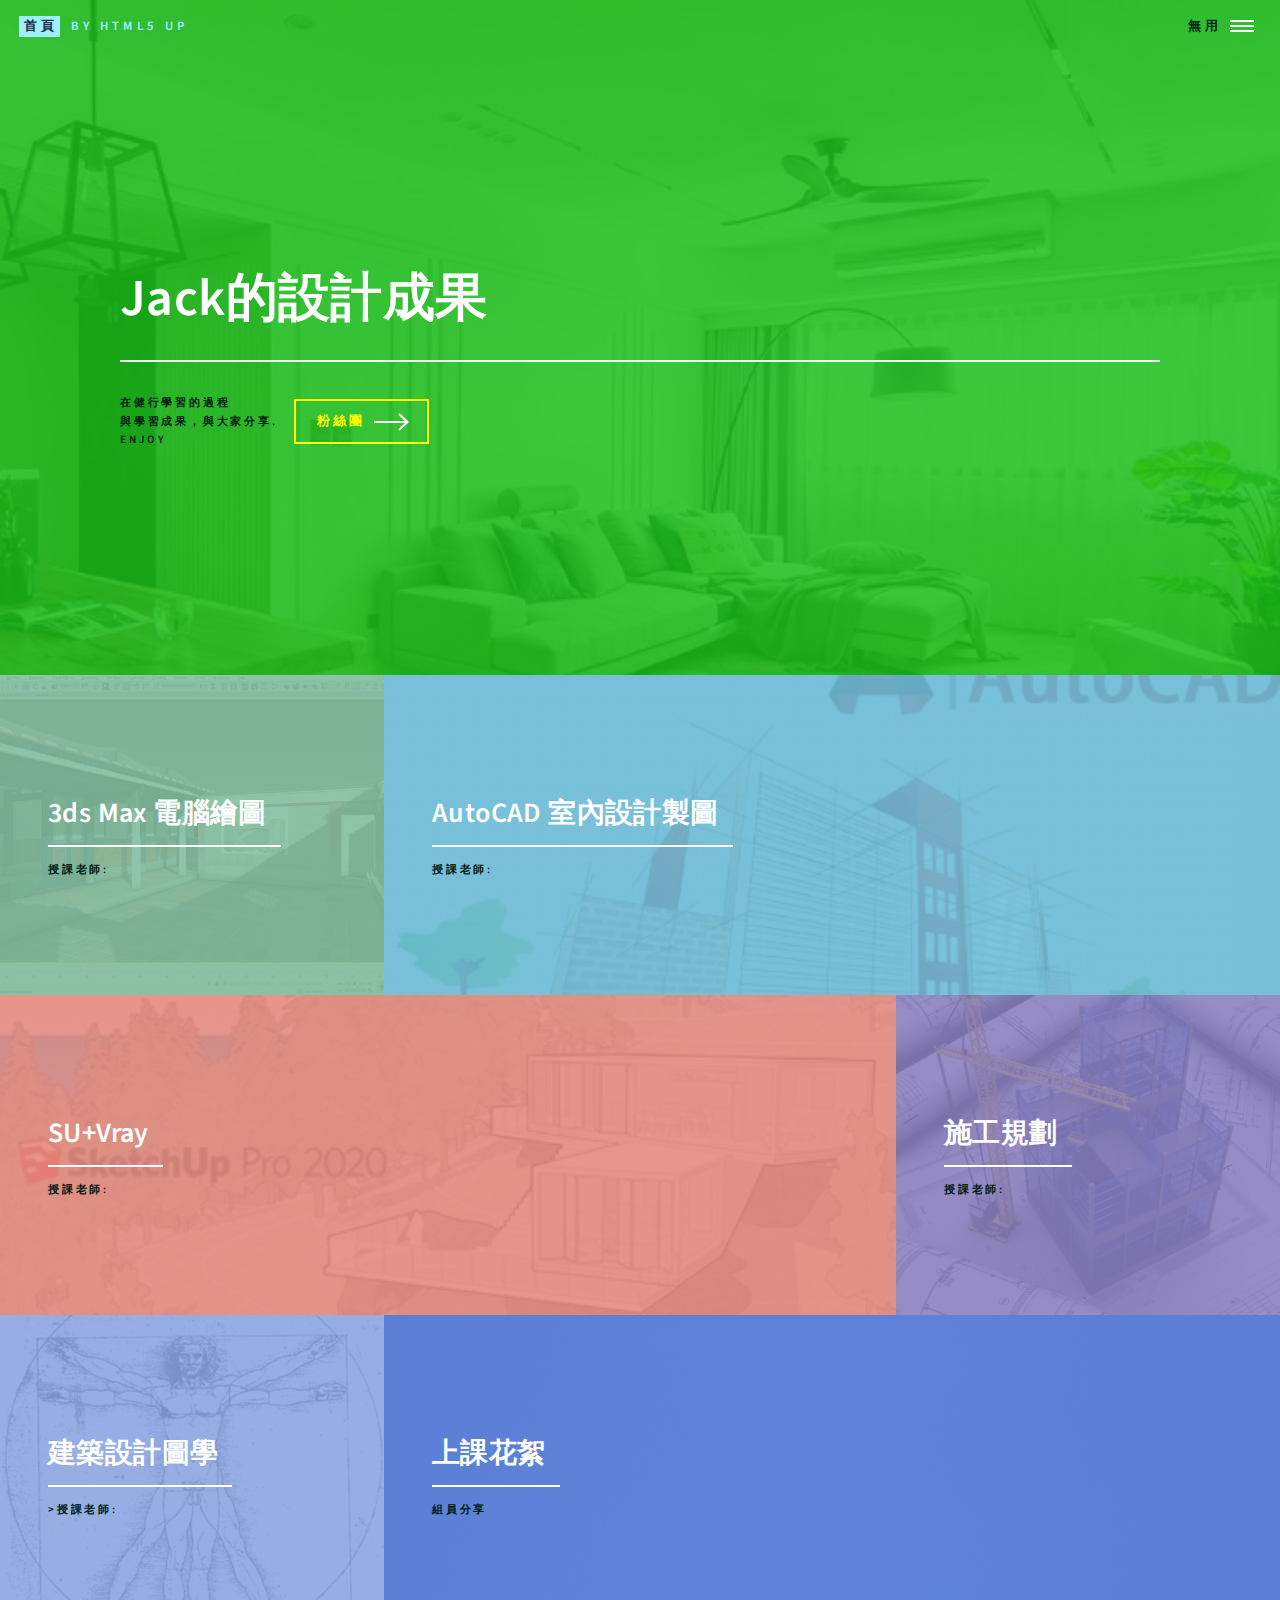
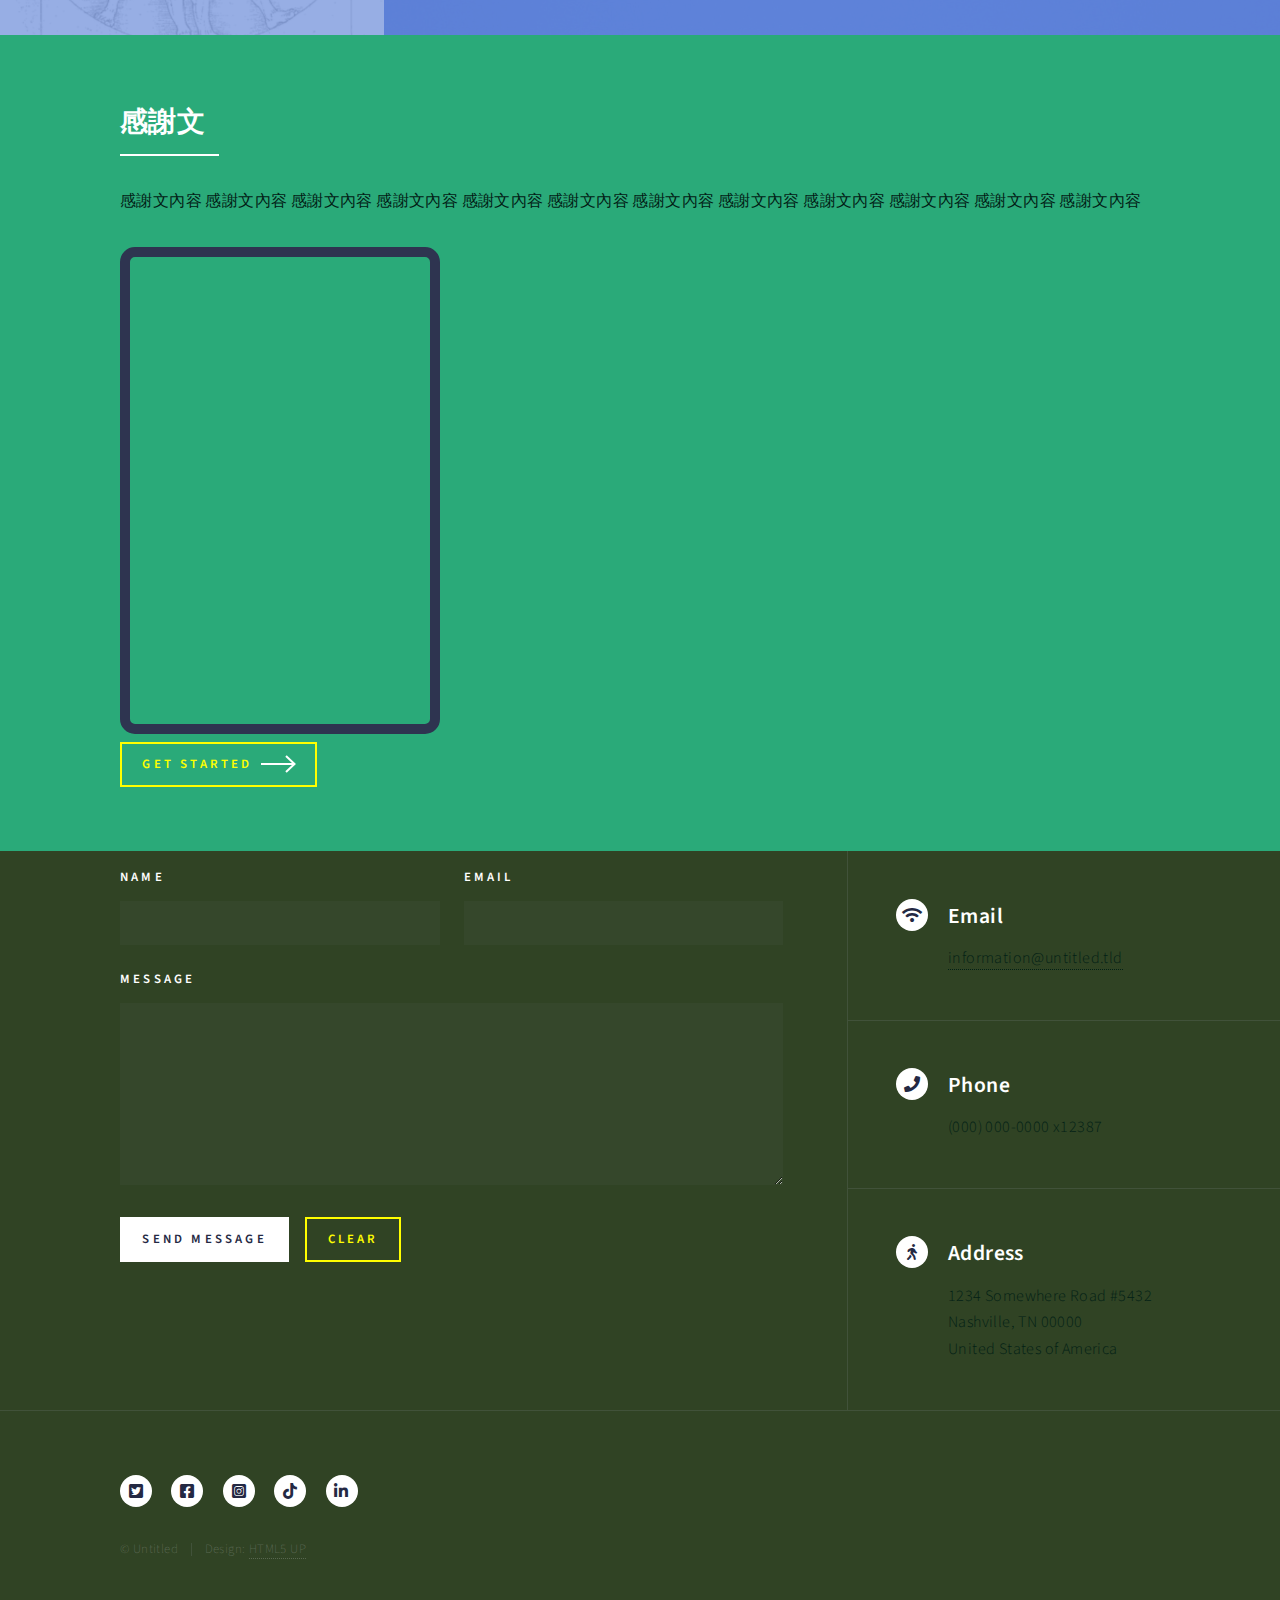
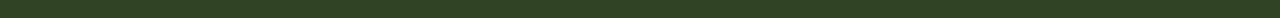
==== index.html @ a6b39012 "0503建置" ====
<!DOCTYPE HTML>
<!--
	Forty by HTML5 UPLanding
	html5up.net | @ajlkn
	Free for personal and commercial use under the CCA 3.0 license (html5up.net/license)
-->
<html>
	<head>
		<title>室內設計製圖</title>
		<link rel="icon" type="image/jpg" href="images/favicon.jpg"> 
		<meta charset="utf-8" />
		<meta name="viewport" content="width=device-width, initial-scale=1, user-scalable=no" />
		<link rel="stylesheet" href="assets/css/main.css" />
		<noscript><link rel="stylesheet" href="assets/css/noscript.css" /></noscript>
	</head>
	<body class="is-preload">

		<!-- Wrapper -->
			<div id="wrapper">

				<!-- Header -->
					<header id="header" class="alt">
						<a href="index.html" class="logo"><strong>首頁</strong> <span>by HTML5 UP</span></a>
						<nav>
							<a href="#menu">無用</a>
						</nav>
					</header>

				 <!-- Menu  -->
					<nav id="menu">
						<ul class="links">
							<li><a href="index.html">Home</a></li>
							<li><a href="landing.html">Landing</a></li>
							<li><a href="generic.html">Generic</a></li>
							<li><a href="elements.html">Elements</a></li>
						</ul>
						<ul class="actions stacked">
							<li><a href="#" class="button primary fit">Get Started</a></li>
							<li><a href="#" class="button fit">Log In</a></li>
						</ul>
					</nav>

				<!-- Banner -->
					<section id="banner" class="major">
						<div class="inner">
							<header class="major">
								<h1>Jack的設計成果</h1>
							</header>
							<div class="content">
								<p>在健行學習的過程<br />
								與學習成果，與大家分享.<br />
								Enjoy </P>
								<ul class="actions">
									<li><a href="#one" class="button next scrolly">粉絲團</a></li>
								</ul>
							</div>
						</div>
					</section>

				<!-- Main -->
					<div id="main">

						<!-- One -->
							<section id="one" class="tiles">
								<article>
									<span class="image">
										<img src="images/3dsMax_2.jpg" alt="" />
									</span>
									<header class="major">
										<h3><a href="1 3Dmax.html" class="link">3ds Max 電腦繪圖</a></h3>
										<p>授課老師:</p>
									</header>
								</article>
								<article>
									<span class="image">
										<img src="images/AUTOCAD.jpg" alt="" />
									</span>
									<header class="major">
										<h3><a href="2 autocad.html" class="link">AutoCAD 室內設計製圖</a></h3>
										<p>授課老師:</p>
									</header>
								</article>
								<article>
									<span class="image">
										<img src="images/sketchup.jpg" alt="" />
									</span>
									<header class="major">
										<h3><a href="3 su+vray.html" class="link">SU+Vray</a></h3>
										<p>授課老師:</p>
									</header>
								</article>
								<article>
									<span class="image">
										<img src="images/施工.jpg" alt="" />
									</span>
									<header class="major">
										<h3><a href="4 施工規劃.html" class="link">施工規劃</a></h3>
										<p>授課老師:</p>
									</header>
								</article>
								<article>
									<span class="image">
										<img src="images/圖學.jpg" alt="" />
									</span>
									<header class="major">
										<h3><a href="5 建築設計圖學.html" class="link">建築設計圖學</a></h3>
										<p>>授課老師:</p>
									</header>
								</article>
								<article>
									<span class="image">
										<img src="images/pic06.jpg" alt="" />
									</span>
									<header class="major">
										<h3><a href="6 上課花絮.html" class="link">上課花絮</a></h3>
										<p>組員分享</p>
									</header>
								</article>
							</section>

						<!-- Two -->
							<section id="two">
								<div class="inner">
									<header class="major">
										<h2>感謝文</h2>
									</header>
									<p>感謝文內容 感謝文內容 感謝文內容 感謝文內容 感謝文內容 感謝文內容 感謝文內容 感謝文內容 感謝文內容 感謝文內容 感謝文內容 感謝文內容</p>

									<div class="myyoutobe">
									<iframe class="myvideo" height="487" src="https://www.youtube.com/embed/HVe_-DELUoc" title="藝術很有事 第33集之1：田中央的建築詩" frameborder="0" allow="accelerometer; autoplay; clipboard-write; encrypted-media; gyroscope; picture-in-picture; web-share" allowfullscreen></iframe>

									<ul class="actions">
										<li><a href="landing.html" class="button next">Get Started</a></li>
									</ul>
								</div>
							</section>

					</div>

				<!-- Contact -->
					<section id="contact">
						<div class="inner">
							<section>
								<form method="post" action="#">
									<div class="fields">
										<div class="field half">
											<label for="name">Name</label>
											<input type="text" name="name" id="name" />
										</div>
										<div class="field half">
											<label for="email">Email</label>
											<input type="text" name="email" id="email" />
										</div>
										<div class="field">
											<label for="message">Message</label>
											<textarea name="message" id="message" rows="6"></textarea>
										</div>
									</div>
									<ul class="actions">
										<li><input type="submit" value="Send Message" class="primary" /></li>
										<li><input type="reset" value="Clear" /></li>
									</ul>
								</form>
							</section>
							<section class="split">
								<section>
									<div class="contact-method">
										<span class="icon solid alt fa-wifi"></span>
										<h3>Email</h3>
										<a href="#">information@untitled.tld</a>
									</div>
								</section>
								<section>
									<div class="contact-method">
										<span class="icon solid alt fa-phone"></span>
										<h3>Phone</h3>
										<span>(000) 000-0000 x12387</span>
									</div>
								</section>
								<section>
									<div class="contact-method">
										<span class="icon solid alt fa-walking"></span>
										<h3>Address</h3>
										<span>1234 Somewhere Road #5432<br />
										Nashville, TN 00000<br />
										United States of America</span>
									</div>
								</section>
							</section>
						</div>
					</section>

				<!-- Footer -->
					<footer id="footer">
						<div class="inner">
							<ul class="icons">
								<li><a href="#" class="icon brands alt fa-twitter-square"><span class="label">Twitter</span></a></li>
								<li><a href="#" class="icon brands alt fa-facebook-square"><span class="label">Facebook</span></a></li>
								<li><a href="#" class="icon brands alt fa-instagram-square"><span class="label">Instagram</span></a></li>
								<li><a href="#" class="icon brands alt fa-tiktok"><span class="label">GitHub</span></a></li>
								<li><a href="#" class="icon brands alt fa-linkedin-in"><span class="label">LinkedIn</span></a></li>
							</ul>
							<ul class="copyright">
								<li>&copy; Untitled</li><li>Design: <a href="https://html5up.net">HTML5 UP</a></li>
							</ul>
						</div>
					</footer>

			</div>

		<!-- Scripts -->
			<script src="assets/js/jquery.min.js"></script>
			<script src="assets/js/jquery.scrolly.min.js"></script>
			<script src="assets/js/jquery.scrollex.min.js"></script>
			<script src="assets/js/browser.min.js"></script>
			<script src="assets/js/breakpoints.min.js"></script>
			<script src="assets/js/util.js"></script>
			<script src="assets/js/main.js"></script>

	</body>
</html>
---- assets/css/main.css ----
@import url(fontawesome-all.min.css);
@import url("https://fonts.googleapis.com/css?family=Source+Sans+Pro:300,300italic,600,600italic");

/*
	Forty by HTML5 UP
	html5up.net | @ajlkn
	Free for personal and commercial use under the CCA 3.0 license (html5up.net/license)
*/

html, body, div, span, applet, object,
iframe, h1, h2, h3, h4, h5, h6, p, blockquote,
pre, a, abbr, acronym, address, big, cite,
code, del, dfn, em, img, ins, kbd, q, s, samp,
small, strike, strong, sub, sup, tt, var, b,
u, i, center, dl, dt, dd, ol, ul, li, fieldset,
form, label, legend, table, caption, tbody,
tfoot, thead, tr, th, td, article, aside,
canvas, details, embed, figure, figcaption,
footer, header, hgroup, menu, nav, output, ruby,
section, summary, time, mark, audio, video {
	margin: 0;
	padding: 0;
	border: 0;
	font-size: 100%;
	font: inherit;
	vertical-align: baseline;}

article, aside, details, figcaption, figure,
footer, header, hgroup, menu, nav, section {
	display: block;}

body {
	line-height: 1;
}

ol, ul {
	list-style: none;
}

blockquote, q {
	quotes: none;
}

	blockquote:before, blockquote:after, q:before, q:after {
		content: '';
		content: none;
	}

table {
	border-collapse: collapse;
	border-spacing: 0;
}

body {
	-webkit-text-size-adjust: none;
}

mark {
	background-color: transparent;
	color: inherit;
}

input::-moz-focus-inner {
	border: 0;
	padding: 0;
}

input, select, textarea {
	-moz-appearance: none;
	-webkit-appearance: none;
	-ms-appearance: none;
	appearance: none;
}

/* Basic */

	@-ms-viewport {
		width: device-width;
	}

	body {
		-ms-overflow-style: scrollbar;
	}

	@media screen and (max-width: 480px) {

		html, body {
			min-width: 320px;
		}

	}

	html {
		box-sizing: border-box;
	}

	*, *:before, *:after {
		box-sizing: inherit;
	}

	body {
		background: #304324;
	}

		body.is-preload *, body.is-preload *:before, body.is-preload *:after {
			-moz-animation: none !important;
			-webkit-animation: none !important;
			-ms-animation: none !important;
			animation: none !important;
			-moz-transition: none !important;
			-webkit-transition: none !important;
			-ms-transition: none !important;
			transition: none !important;
		}

/* Type */

	body, input, select, textarea {
		color: #022015;
		font-family: "Source Sans Pro", Helvetica, sans-serif;
		font-size: 17pt;
		font-weight: 300;
		letter-spacing: 0.025em;
		line-height: 1.65;
	}

		@media screen and (max-width: 1680px) {

			body, input, select, textarea {
				font-size: 14pt;
			}

		}

		@media screen and (max-width: 1280px) {

			body, input, select, textarea {
				font-size: 12pt;
			}

		}

		@media screen and (max-width: 360px) {

			body, input, select, textarea {
				font-size: 11pt;
			}

		}

	a {
		-moz-transition: color 0.2s ease-in-out, border-bottom-color 0.2s ease-in-out;
		-webkit-transition: color 0.2s ease-in-out, border-bottom-color 0.2s ease-in-out;
		-ms-transition: color 0.2s ease-in-out, border-bottom-color 0.2s ease-in-out;
		transition: color 0.2s ease-in-out, border-bottom-color 0.2s ease-in-out;
		border-bottom: dotted 1px;
		color: inherit;
		text-decoration: none;
	}

		a:hover {
			border-bottom-color: transparent;
			color: #9bf1ff !important;
		}

		a:active {
			color: #53e3fb !important;
		}

	strong, b {
		color: #ffffff;
		font-weight: 600;
	}

	em, i {
		font-style: italic;
	}

	p {
		margin: 0 0 2em 0;
	}

	h1, h2, h3, h4, h5, h6 {
		color: #ffffff;
		font-weight: 600;
		line-height: 1.65;
		margin: 0 0 1em 0;
	}

		h1 a, h2 a, h3 a, h4 a, h5 a, h6 a {
			color: inherit;
			border-bottom: 0;
		}

	h1 {
		font-size: 2.5em;
	}

	h2 {
		font-size: 1.75em;
	}

	h3 {
		font-size: 1.35em;
	}

	h4 {
		font-size: 1.1em;
	}

	h5 {
		font-size: 0.9em;
	}

	h6 {
		font-size: 0.7em;
	}

	@media screen and (max-width: 736px) {

		h1 {
			font-size: 2em;
		}

		h2 {
			font-size: 1.5em;
		}

		h3 {
			font-size: 1.25em;
		}

	}

	sub {
		font-size: 0.8em;
		position: relative;
		top: 0.5em;
	}

	sup {
		font-size: 0.8em;
		position: relative;
		top: -0.5em;
	}

	blockquote {
		border-left: solid 4px rgba(212, 212, 255, 0.1);
		font-style: italic;
		margin: 0 0 2em 0;
		padding: 0.5em 0 0.5em 2em;
	}

	code {
		background: rgba(212, 212, 255, 0.035);
		font-family: "Courier New", monospace;
		font-size: 0.9em;
		margin: 0 0.25em;
		padding: 0.25em 0.65em;
	}

	pre {
		-webkit-overflow-scrolling: touch;
		font-family: "Courier New", monospace;
		font-size: 0.9em;
		margin: 0 0 2em 0;
	}
.myyoutube {
	display: flex;
	justify-content: center;
	margin-bottom: 50px;
}
.myvideo{
	border: 10px solid #2e3450;
	border-radius: 15px;
}
		pre code {
			display: block;
			line-height: 1.75;
			padding: 1em 1.5em;
			overflow-x: auto;
		}

	hr {
		border: 0;
		border-bottom: solid 1px rgba(212, 212, 255, 0.1);
		margin: 2em 0;
	}

		hr.major {
			margin: 3em 0;
		}

	.align-left {
		text-align: left;
	}

	.align-center {
		text-align: center;
	}

	.align-right {
		text-align: right;
	}

/* Row */

	.row {
		display: flex;
		flex-wrap: wrap;
		box-sizing: border-box;
		align-items: stretch;
	}

		.row > * {
			box-sizing: border-box;
		}

		.row.gtr-uniform > * > :last-child {
			margin-bottom: 0;
		}

		.row.aln-left {
			justify-content: flex-start;
		}

		.row.aln-center {
			justify-content: center;
		}

		.row.aln-right {
			justify-content: flex-end;
		}

		.row.aln-top {
			align-items: flex-start;
		}

		.row.aln-middle {
			align-items: center;
		}

		.row.aln-bottom {
			align-items: flex-end;
		}

		.row > .imp {
			order: -1;
		}

		.row > .col-1 {
			width: 8.33333%;
		}

		.row > .off-1 {
			margin-left: 8.33333%;
		}

		.row > .col-2 {
			width: 16.66667%;
		}

		.row > .off-2 {
			margin-left: 16.66667%;
		}

		.row > .col-3 {
			width: 25%;
		}

		.row > .off-3 {
			margin-left: 25%;
		}

		.row > .col-4 {
			width: 33.33333%;
		}

		.row > .off-4 {
			margin-left: 33.33333%;
		}

		.row > .col-5 {
			width: 41.66667%;
		}

		.row > .off-5 {
			margin-left: 41.66667%;
		}

		.row > .col-6 {
			width: 50%;
		}

		.row > .off-6 {
			margin-left: 50%;
		}

		.row > .col-7 {
			width: 58.33333%;
		}

		.row > .off-7 {
			margin-left: 58.33333%;
		}

		.row > .col-8 {
			width: 66.66667%;
		}

		.row > .off-8 {
			margin-left: 66.66667%;
		}

		.row > .col-9 {
			width: 75%;
		}

		.row > .off-9 {
			margin-left: 75%;
		}

		.row > .col-10 {
			width: 83.33333%;
		}

		.row > .off-10 {
			margin-left: 83.33333%;
		}

		.row > .col-11 {
			width: 91.66667%;
		}

		.row > .off-11 {
			margin-left: 91.66667%;
		}

		.row > .col-12 {
			width: 100%;
		}

		.row > .off-12 {
			margin-left: 100%;
		}

		.row.gtr-0 {
			margin-top: 0;
			margin-left: 0em;
		}

			.row.gtr-0 > * {
				padding: 0 0 0 0em;
			}

			.row.gtr-0.gtr-uniform {
				margin-top: 0em;
			}

				.row.gtr-0.gtr-uniform > * {
					padding-top: 0em;
				}

		.row.gtr-25 {
			margin-top: 0;
			margin-left: -0.5em;
		}

			.row.gtr-25 > * {
				padding: 0 0 0 0.5em;
			}

			.row.gtr-25.gtr-uniform {
				margin-top: -0.5em;
			}

				.row.gtr-25.gtr-uniform > * {
					padding-top: 0.5em;
				}

		.row.gtr-50 {
			margin-top: 0;
			margin-left: -1em;
		}

			.row.gtr-50 > * {
				padding: 0 0 0 1em;
			}

			.row.gtr-50.gtr-uniform {
				margin-top: -1em;
			}

				.row.gtr-50.gtr-uniform > * {
					padding-top: 1em;
				}

		.row {
			margin-top: 0;
			margin-left: -2em;
		}

			.row > * {
				padding: 0 0 0 2em;
			}

			.row.gtr-uniform {
				margin-top: -2em;
			}

				.row.gtr-uniform > * {
					padding-top: 2em;
				}

		.row.gtr-150 {
			margin-top: 0;
			margin-left: -3em;
		}

			.row.gtr-150 > * {
				padding: 0 0 0 3em;
			}

			.row.gtr-150.gtr-uniform {
				margin-top: -3em;
			}

				.row.gtr-150.gtr-uniform > * {
					padding-top: 3em;
				}

		.row.gtr-200 {
			margin-top: 0;
			margin-left: -4em;
		}

			.row.gtr-200 > * {
				padding: 0 0 0 4em;
			}

			.row.gtr-200.gtr-uniform {
				margin-top: -4em;
			}

				.row.gtr-200.gtr-uniform > * {
					padding-top: 4em;
				}

		@media screen and (max-width: 1680px) {

			.row {
				display: flex;
				flex-wrap: wrap;
				box-sizing: border-box;
				align-items: stretch;
			}

				.row > * {
					box-sizing: border-box;
				}

				.row.gtr-uniform > * > :last-child {
					margin-bottom: 0;
				}

				.row.aln-left {
					justify-content: flex-start;
				}

				.row.aln-center {
					justify-content: center;
				}

				.row.aln-right {
					justify-content: flex-end;
				}

				.row.aln-top {
					align-items: flex-start;
				}

				.row.aln-middle {
					align-items: center;
				}

				.row.aln-bottom {
					align-items: flex-end;
				}

				.row > .imp-xlarge {
					order: -1;
				}

				.row > .col-1-xlarge {
					width: 8.33333%;
				}

				.row > .off-1-xlarge {
					margin-left: 8.33333%;
				}

				.row > .col-2-xlarge {
					width: 16.66667%;
				}

				.row > .off-2-xlarge {
					margin-left: 16.66667%;
				}

				.row > .col-3-xlarge {
					width: 25%;
				}

				.row > .off-3-xlarge {
					margin-left: 25%;
				}

				.row > .col-4-xlarge {
					width: 33.33333%;
				}

				.row > .off-4-xlarge {
					margin-left: 33.33333%;
				}

				.row > .col-5-xlarge {
					width: 41.66667%;
				}

				.row > .off-5-xlarge {
					margin-left: 41.66667%;
				}

				.row > .col-6-xlarge {
					width: 50%;
				}

				.row > .off-6-xlarge {
					margin-left: 50%;
				}

				.row > .col-7-xlarge {
					width: 58.33333%;
				}

				.row > .off-7-xlarge {
					margin-left: 58.33333%;
				}

				.row > .col-8-xlarge {
					width: 66.66667%;
				}

				.row > .off-8-xlarge {
					margin-left: 66.66667%;
				}

				.row > .col-9-xlarge {
					width: 75%;
				}

				.row > .off-9-xlarge {
					margin-left: 75%;
				}

				.row > .col-10-xlarge {
					width: 83.33333%;
				}

				.row > .off-10-xlarge {
					margin-left: 83.33333%;
				}

				.row > .col-11-xlarge {
					width: 91.66667%;
				}

				.row > .off-11-xlarge {
					margin-left: 91.66667%;
				}

				.row > .col-12-xlarge {
					width: 100%;
				}

				.row > .off-12-xlarge {
					margin-left: 100%;
				}

				.row.gtr-0 {
					margin-top: 0;
					margin-left: 0em;
				}

					.row.gtr-0 > * {
						padding: 0 0 0 0em;
					}

					.row.gtr-0.gtr-uniform {
						margin-top: 0em;
					}

						.row.gtr-0.gtr-uniform > * {
							padding-top: 0em;
						}

				.row.gtr-25 {
					margin-top: 0;
					margin-left: -0.5em;
				}

					.row.gtr-25 > * {
						padding: 0 0 0 0.5em;
					}

					.row.gtr-25.gtr-uniform {
						margin-top: -0.5em;
					}

						.row.gtr-25.gtr-uniform > * {
							padding-top: 0.5em;
						}

				.row.gtr-50 {
					margin-top: 0;
					margin-left: -1em;
				}

					.row.gtr-50 > * {
						padding: 0 0 0 1em;
					}

					.row.gtr-50.gtr-uniform {
						margin-top: -1em;
					}

						.row.gtr-50.gtr-uniform > * {
							padding-top: 1em;
						}

				.row {
					margin-top: 0;
					margin-left: -2em;
				}

					.row > * {
						padding: 0 0 0 2em;
					}

					.row.gtr-uniform {
						margin-top: -2em;
					}

						.row.gtr-uniform > * {
							padding-top: 2em;
						}

				.row.gtr-150 {
					margin-top: 0;
					margin-left: -3em;
				}

					.row.gtr-150 > * {
						padding: 0 0 0 3em;
					}

					.row.gtr-150.gtr-uniform {
						margin-top: -3em;
					}

						.row.gtr-150.gtr-uniform > * {
							padding-top: 3em;
						}

				.row.gtr-200 {
					margin-top: 0;
					margin-left: -4em;
				}

					.row.gtr-200 > * {
						padding: 0 0 0 4em;
					}

					.row.gtr-200.gtr-uniform {
						margin-top: -4em;
					}

						.row.gtr-200.gtr-uniform > * {
							padding-top: 4em;
						}

		}

		@media screen and (max-width: 1280px) {

			.row {
				display: flex;
				flex-wrap: wrap;
				box-sizing: border-box;
				align-items: stretch;
			}

				.row > * {
					box-sizing: border-box;
				}

				.row.gtr-uniform > * > :last-child {
					margin-bottom: 0;
				}

				.row.aln-left {
					justify-content: flex-start;
				}

				.row.aln-center {
					justify-content: center;
				}

				.row.aln-right {
					justify-content: flex-end;
				}

				.row.aln-top {
					align-items: flex-start;
				}

				.row.aln-middle {
					align-items: center;
				}

				.row.aln-bottom {
					align-items: flex-end;
				}

				.row > .imp-large {
					order: -1;
				}

				.row > .col-1-large {
					width: 8.33333%;
				}

				.row > .off-1-large {
					margin-left: 8.33333%;
				}

				.row > .col-2-large {
					width: 16.66667%;
				}

				.row > .off-2-large {
					margin-left: 16.66667%;
				}

				.row > .col-3-large {
					width: 25%;
				}

				.row > .off-3-large {
					margin-left: 25%;
				}

				.row > .col-4-large {
					width: 33.33333%;
				}

				.row > .off-4-large {
					margin-left: 33.33333%;
				}

				.row > .col-5-large {
					width: 41.66667%;
				}

				.row > .off-5-large {
					margin-left: 41.66667%;
				}

				.row > .col-6-large {
					width: 50%;
				}

				.row > .off-6-large {
					margin-left: 50%;
				}

				.row > .col-7-large {
					width: 58.33333%;
				}

				.row > .off-7-large {
					margin-left: 58.33333%;
				}

				.row > .col-8-large {
					width: 66.66667%;
				}

				.row > .off-8-large {
					margin-left: 66.66667%;
				}

				.row > .col-9-large {
					width: 75%;
				}

				.row > .off-9-large {
					margin-left: 75%;
				}

				.row > .col-10-large {
					width: 83.33333%;
				}

				.row > .off-10-large {
					margin-left: 83.33333%;
				}

				.row > .col-11-large {
					width: 91.66667%;
				}

				.row > .off-11-large {
					margin-left: 91.66667%;
				}

				.row > .col-12-large {
					width: 100%;
				}

				.row > .off-12-large {
					margin-left: 100%;
				}

				.row.gtr-0 {
					margin-top: 0;
					margin-left: 0em;
				}

					.row.gtr-0 > * {
						padding: 0 0 0 0em;
					}

					.row.gtr-0.gtr-uniform {
						margin-top: 0em;
					}

						.row.gtr-0.gtr-uniform > * {
							padding-top: 0em;
						}

				.row.gtr-25 {
					margin-top: 0;
					margin-left: -0.375em;
				}

					.row.gtr-25 > * {
						padding: 0 0 0 0.375em;
					}

					.row.gtr-25.gtr-uniform {
						margin-top: -0.375em;
					}

						.row.gtr-25.gtr-uniform > * {
							padding-top: 0.375em;
						}

				.row.gtr-50 {
					margin-top: 0;
					margin-left: -0.75em;
				}

					.row.gtr-50 > * {
						padding: 0 0 0 0.75em;
					}

					.row.gtr-50.gtr-uniform {
						margin-top: -0.75em;
					}

						.row.gtr-50.gtr-uniform > * {
							padding-top: 0.75em;
						}

				.row {
					margin-top: 0;
					margin-left: -1.5em;
				}

					.row > * {
						padding: 0 0 0 1.5em;
					}

					.row.gtr-uniform {
						margin-top: -1.5em;
					}

						.row.gtr-uniform > * {
							padding-top: 1.5em;
						}

				.row.gtr-150 {
					margin-top: 0;
					margin-left: -2.25em;
				}

					.row.gtr-150 > * {
						padding: 0 0 0 2.25em;
					}

					.row.gtr-150.gtr-uniform {
						margin-top: -2.25em;
					}

						.row.gtr-150.gtr-uniform > * {
							padding-top: 2.25em;
						}

				.row.gtr-200 {
					margin-top: 0;
					margin-left: -3em;
				}

					.row.gtr-200 > * {
						padding: 0 0 0 3em;
					}

					.row.gtr-200.gtr-uniform {
						margin-top: -3em;
					}

						.row.gtr-200.gtr-uniform > * {
							padding-top: 3em;
						}

		}

		@media screen and (max-width: 980px) {

			.row {
				display: flex;
				flex-wrap: wrap;
				box-sizing: border-box;
				align-items: stretch;
			}

				.row > * {
					box-sizing: border-box;
				}

				.row.gtr-uniform > * > :last-child {
					margin-bottom: 0;
				}

				.row.aln-left {
					justify-content: flex-start;
				}

				.row.aln-center {
					justify-content: center;
				}

				.row.aln-right {
					justify-content: flex-end;
				}

				.row.aln-top {
					align-items: flex-start;
				}

				.row.aln-middle {
					align-items: center;
				}

				.row.aln-bottom {
					align-items: flex-end;
				}

				.row > .imp-medium {
					order: -1;
				}

				.row > .col-1-medium {
					width: 8.33333%;
				}

				.row > .off-1-medium {
					margin-left: 8.33333%;
				}

				.row > .col-2-medium {
					width: 16.66667%;
				}

				.row > .off-2-medium {
					margin-left: 16.66667%;
				}

				.row > .col-3-medium {
					width: 25%;
				}

				.row > .off-3-medium {
					margin-left: 25%;
				}

				.row > .col-4-medium {
					width: 33.33333%;
				}

				.row > .off-4-medium {
					margin-left: 33.33333%;
				}

				.row > .col-5-medium {
					width: 41.66667%;
				}

				.row > .off-5-medium {
					margin-left: 41.66667%;
				}

				.row > .col-6-medium {
					width: 50%;
				}

				.row > .off-6-medium {
					margin-left: 50%;
				}

				.row > .col-7-medium {
					width: 58.33333%;
				}

				.row > .off-7-medium {
					margin-left: 58.33333%;
				}

				.row > .col-8-medium {
					width: 66.66667%;
				}

				.row > .off-8-medium {
					margin-left: 66.66667%;
				}

				.row > .col-9-medium {
					width: 75%;
				}

				.row > .off-9-medium {
					margin-left: 75%;
				}

				.row > .col-10-medium {
					width: 83.33333%;
				}

				.row > .off-10-medium {
					margin-left: 83.33333%;
				}

				.row > .col-11-medium {
					width: 91.66667%;
				}

				.row > .off-11-medium {
					margin-left: 91.66667%;
				}

				.row > .col-12-medium {
					width: 100%;
				}

				.row > .off-12-medium {
					margin-left: 100%;
				}

				.row.gtr-0 {
					margin-top: 0;
					margin-left: 0em;
				}

					.row.gtr-0 > * {
						padding: 0 0 0 0em;
					}

					.row.gtr-0.gtr-uniform {
						margin-top: 0em;
					}

						.row.gtr-0.gtr-uniform > * {
							padding-top: 0em;
						}

				.row.gtr-25 {
					margin-top: 0;
					margin-left: -0.375em;
				}

					.row.gtr-25 > * {
						padding: 0 0 0 0.375em;
					}

					.row.gtr-25.gtr-uniform {
						margin-top: -0.375em;
					}

						.row.gtr-25.gtr-uniform > * {
							padding-top: 0.375em;
						}

				.row.gtr-50 {
					margin-top: 0;
					margin-left: -0.75em;
				}

					.row.gtr-50 > * {
						padding: 0 0 0 0.75em;
					}

					.row.gtr-50.gtr-uniform {
						margin-top: -0.75em;
					}

						.row.gtr-50.gtr-uniform > * {
							padding-top: 0.75em;
						}

				.row {
					margin-top: 0;
					margin-left: -1.5em;
				}

					.row > * {
						padding: 0 0 0 1.5em;
					}

					.row.gtr-uniform {
						margin-top: -1.5em;
					}

						.row.gtr-uniform > * {
							padding-top: 1.5em;
						}

				.row.gtr-150 {
					margin-top: 0;
					margin-left: -2.25em;
				}

					.row.gtr-150 > * {
						padding: 0 0 0 2.25em;
					}

					.row.gtr-150.gtr-uniform {
						margin-top: -2.25em;
					}

						.row.gtr-150.gtr-uniform > * {
							padding-top: 2.25em;
						}

				.row.gtr-200 {
					margin-top: 0;
					margin-left: -3em;
				}

					.row.gtr-200 > * {
						padding: 0 0 0 3em;
					}

					.row.gtr-200.gtr-uniform {
						margin-top: -3em;
					}

						.row.gtr-200.gtr-uniform > * {
							padding-top: 3em;
						}

		}

		@media screen and (max-width: 736px) {

			.row {
				display: flex;
				flex-wrap: wrap;
				box-sizing: border-box;
				align-items: stretch;
			}

				.row > * {
					box-sizing: border-box;
				}

				.row.gtr-uniform > * > :last-child {
					margin-bottom: 0;
				}

				.row.aln-left {
					justify-content: flex-start;
				}

				.row.aln-center {
					justify-content: center;
				}

				.row.aln-right {
					justify-content: flex-end;
				}

				.row.aln-top {
					align-items: flex-start;
				}

				.row.aln-middle {
					align-items: center;
				}

				.row.aln-bottom {
					align-items: flex-end;
				}

				.row > .imp-small {
					order: -1;
				}

				.row > .col-1-small {
					width: 8.33333%;
				}

				.row > .off-1-small {
					margin-left: 8.33333%;
				}

				.row > .col-2-small {
					width: 16.66667%;
				}

				.row > .off-2-small {
					margin-left: 16.66667%;
				}

				.row > .col-3-small {
					width: 25%;
				}

				.row > .off-3-small {
					margin-left: 25%;
				}

				.row > .col-4-small {
					width: 33.33333%;
				}

				.row > .off-4-small {
					margin-left: 33.33333%;
				}

				.row > .col-5-small {
					width: 41.66667%;
				}

				.row > .off-5-small {
					margin-left: 41.66667%;
				}

				.row > .col-6-small {
					width: 50%;
				}

				.row > .off-6-small {
					margin-left: 50%;
				}

				.row > .col-7-small {
					width: 58.33333%;
				}

				.row > .off-7-small {
					margin-left: 58.33333%;
				}

				.row > .col-8-small {
					width: 66.66667%;
				}

				.row > .off-8-small {
					margin-left: 66.66667%;
				}

				.row > .col-9-small {
					width: 75%;
				}

				.row > .off-9-small {
					margin-left: 75%;
				}

				.row > .col-10-small {
					width: 83.33333%;
				}

				.row > .off-10-small {
					margin-left: 83.33333%;
				}

				.row > .col-11-small {
					width: 91.66667%;
				}

				.row > .off-11-small {
					margin-left: 91.66667%;
				}

				.row > .col-12-small {
					width: 100%;
				}

				.row > .off-12-small {
					margin-left: 100%;
				}

				.row.gtr-0 {
					margin-top: 0;
					margin-left: 0em;
				}

					.row.gtr-0 > * {
						padding: 0 0 0 0em;
					}

					.row.gtr-0.gtr-uniform {
						margin-top: 0em;
					}

						.row.gtr-0.gtr-uniform > * {
							padding-top: 0em;
						}

				.row.gtr-25 {
					margin-top: 0;
					margin-left: -0.3125em;
				}

					.row.gtr-25 > * {
						padding: 0 0 0 0.3125em;
					}

					.row.gtr-25.gtr-uniform {
						margin-top: -0.3125em;
					}

						.row.gtr-25.gtr-uniform > * {
							padding-top: 0.3125em;
						}

				.row.gtr-50 {
					margin-top: 0;
					margin-left: -0.625em;
				}

					.row.gtr-50 > * {
						padding: 0 0 0 0.625em;
					}

					.row.gtr-50.gtr-uniform {
						margin-top: -0.625em;
					}

						.row.gtr-50.gtr-uniform > * {
							padding-top: 0.625em;
						}

				.row {
					margin-top: 0;
					margin-left: -1.25em;
				}

					.row > * {
						padding: 0 0 0 1.25em;
					}

					.row.gtr-uniform {
						margin-top: -1.25em;
					}

						.row.gtr-uniform > * {
							padding-top: 1.25em;
						}

				.row.gtr-150 {
					margin-top: 0;
					margin-left: -1.875em;
				}

					.row.gtr-150 > * {
						padding: 0 0 0 1.875em;
					}

					.row.gtr-150.gtr-uniform {
						margin-top: -1.875em;
					}

						.row.gtr-150.gtr-uniform > * {
							padding-top: 1.875em;
						}

				.row.gtr-200 {
					margin-top: 0;
					margin-left: -2.5em;
				}

					.row.gtr-200 > * {
						padding: 0 0 0 2.5em;
					}

					.row.gtr-200.gtr-uniform {
						margin-top: -2.5em;
					}

						.row.gtr-200.gtr-uniform > * {
							padding-top: 2.5em;
						}

		}

		@media screen and (max-width: 480px) {

			.row {
				display: flex;
				flex-wrap: wrap;
				box-sizing: border-box;
				align-items: stretch;
			}

				.row > * {
					box-sizing: border-box;
				}

				.row.gtr-uniform > * > :last-child {
					margin-bottom: 0;
				}

				.row.aln-left {
					justify-content: flex-start;
				}

				.row.aln-center {
					justify-content: center;
				}

				.row.aln-right {
					justify-content: flex-end;
				}

				.row.aln-top {
					align-items: flex-start;
				}

				.row.aln-middle {
					align-items: center;
				}

				.row.aln-bottom {
					align-items: flex-end;
				}

				.row > .imp-xsmall {
					order: -1;
				}

				.row > .col-1-xsmall {
					width: 8.33333%;
				}

				.row > .off-1-xsmall {
					margin-left: 8.33333%;
				}

				.row > .col-2-xsmall {
					width: 16.66667%;
				}

				.row > .off-2-xsmall {
					margin-left: 16.66667%;
				}

				.row > .col-3-xsmall {
					width: 25%;
				}

				.row > .off-3-xsmall {
					margin-left: 25%;
				}

				.row > .col-4-xsmall {
					width: 33.33333%;
				}

				.row > .off-4-xsmall {
					margin-left: 33.33333%;
				}

				.row > .col-5-xsmall {
					width: 41.66667%;
				}

				.row > .off-5-xsmall {
					margin-left: 41.66667%;
				}

				.row > .col-6-xsmall {
					width: 50%;
				}

				.row > .off-6-xsmall {
					margin-left: 50%;
				}

				.row > .col-7-xsmall {
					width: 58.33333%;
				}

				.row > .off-7-xsmall {
					margin-left: 58.33333%;
				}

				.row > .col-8-xsmall {
					width: 66.66667%;
				}

				.row > .off-8-xsmall {
					margin-left: 66.66667%;
				}

				.row > .col-9-xsmall {
					width: 75%;
				}

				.row > .off-9-xsmall {
					margin-left: 75%;
				}

				.row > .col-10-xsmall {
					width: 83.33333%;
				}

				.row > .off-10-xsmall {
					margin-left: 83.33333%;
				}

				.row > .col-11-xsmall {
					width: 91.66667%;
				}

				.row > .off-11-xsmall {
					margin-left: 91.66667%;
				}

				.row > .col-12-xsmall {
					width: 100%;
				}

				.row > .off-12-xsmall {
					margin-left: 100%;
				}

				.row.gtr-0 {
					margin-top: 0;
					margin-left: 0em;
				}

					.row.gtr-0 > * {
						padding: 0 0 0 0em;
					}

					.row.gtr-0.gtr-uniform {
						margin-top: 0em;
					}

						.row.gtr-0.gtr-uniform > * {
							padding-top: 0em;
						}

				.row.gtr-25 {
					margin-top: 0;
					margin-left: -0.3125em;
				}

					.row.gtr-25 > * {
						padding: 0 0 0 0.3125em;
					}

					.row.gtr-25.gtr-uniform {
						margin-top: -0.3125em;
					}

						.row.gtr-25.gtr-uniform > * {
							padding-top: 0.3125em;
						}

				.row.gtr-50 {
					margin-top: 0;
					margin-left: -0.625em;
				}

					.row.gtr-50 > * {
						padding: 0 0 0 0.625em;
					}

					.row.gtr-50.gtr-uniform {
						margin-top: -0.625em;
					}

						.row.gtr-50.gtr-uniform > * {
							padding-top: 0.625em;
						}

				.row {
					margin-top: 0;
					margin-left: -1.25em;
				}

					.row > * {
						padding: 0 0 0 1.25em;
					}

					.row.gtr-uniform {
						margin-top: -1.25em;
					}

						.row.gtr-uniform > * {
							padding-top: 1.25em;
						}

				.row.gtr-150 {
					margin-top: 0;
					margin-left: -1.875em;
				}

					.row.gtr-150 > * {
						padding: 0 0 0 1.875em;
					}

					.row.gtr-150.gtr-uniform {
						margin-top: -1.875em;
					}

						.row.gtr-150.gtr-uniform > * {
							padding-top: 1.875em;
						}

				.row.gtr-200 {
					margin-top: 0;
					margin-left: -2.5em;
				}

					.row.gtr-200 > * {
						padding: 0 0 0 2.5em;
					}

					.row.gtr-200.gtr-uniform {
						margin-top: -2.5em;
					}

						.row.gtr-200.gtr-uniform > * {
							padding-top: 2.5em;
						}

		}

/* Section/Article */

	section.special, article.special {
		text-align: center;
	}

	header.major {
		width: -moz-max-content;
		width: -webkit-max-content;
		width: -ms-max-content;
		width: max-content;
		margin-bottom: 2em;
	}

		header.major > :first-child {
			margin-bottom: 0;
			width: calc(100% + 0.5em);
		}

			header.major > :first-child:after {
				content: '';
				background-color: #ffffff;
				display: block;
				height: 2px;
				margin: 0.325em 0 0.5em 0;
				width: 100%;
			}

		header.major > p {
			font-size: 0.7em;
			font-weight: 600;
			letter-spacing: 0.25em;
			margin-bottom: 0;
			text-transform: uppercase;
		}

		body.is-ie header.major > :first-child:after {
			max-width: 9em;
		}

		body.is-ie header.major > h1:after {
			max-width: 100% !important;
		}

	@media screen and (max-width: 736px) {

		header.major > p br {
			display: none;
		}

	}

/* Form */

	form {
		margin: 0 0 2em 0;
	}

		form > :last-child {
			margin-bottom: 0;
		}

		form > .fields {
			display: -moz-flex;
			display: -webkit-flex;
			display: -ms-flex;
			display: flex;
			-moz-flex-wrap: wrap;
			-webkit-flex-wrap: wrap;
			-ms-flex-wrap: wrap;
			flex-wrap: wrap;
			width: calc(100% + 3em);
			margin: -1.5em 0 2em -1.5em;
		}

			form > .fields > .field {
				-moz-flex-grow: 0;
				-webkit-flex-grow: 0;
				-ms-flex-grow: 0;
				flex-grow: 0;
				-moz-flex-shrink: 0;
				-webkit-flex-shrink: 0;
				-ms-flex-shrink: 0;
				flex-shrink: 0;
				padding: 1.5em 0 0 1.5em;
				width: calc(100% - 1.5em);
			}

				form > .fields > .field.half {
					width: calc(50% - 0.75em);
				}

				form > .fields > .field.third {
					width: calc(100%/3 - 0.5em);
				}

				form > .fields > .field.quarter {
					width: calc(25% - 0.375em);
				}

		@media screen and (max-width: 480px) {

			form > .fields {
				width: calc(100% + 3em);
				margin: -1.5em 0 2em -1.5em;
			}

				form > .fields > .field {
					padding: 1.5em 0 0 1.5em;
					width: calc(100% - 1.5em);
				}

					form > .fields > .field.half {
						width: calc(100% - 1.5em);
					}

					form > .fields > .field.third {
						width: calc(100% - 1.5em);
					}

					form > .fields > .field.quarter {
						width: calc(100% - 1.5em);
					}

		}

	label {
		color: #ffffff;
		display: block;
		font-size: 0.8em;
		font-weight: 600;
		letter-spacing: 0.25em;
		margin: 0 0 1em 0;
		text-transform: uppercase;
	}

	input[type="text"],
	input[type="password"],
	input[type="email"],
	input[type="tel"],
	input[type="search"],
	input[type="url"],
	select,
	textarea {
		-moz-appearance: none;
		-webkit-appearance: none;
		-ms-appearance: none;
		appearance: none;
		background: rgba(212, 212, 255, 0.035);
		border: none;
		border-radius: 0;
		color: inherit;
		display: block;
		outline: 0;
		padding: 0 1em;
		text-decoration: none;
		width: 100%;
	}

		input[type="text"]:invalid,
		input[type="password"]:invalid,
		input[type="email"]:invalid,
		input[type="tel"]:invalid,
		input[type="search"]:invalid,
		input[type="url"]:invalid,
		select:invalid,
		textarea:invalid {
			box-shadow: none;
		}

		input[type="text"]:focus,
		input[type="password"]:focus,
		input[type="email"]:focus,
		input[type="tel"]:focus,
		input[type="search"]:focus,
		input[type="url"]:focus,
		select:focus,
		textarea:focus {
			border-color: #9bf1ff;
			box-shadow: 0 0 0 2px #9bf1ff;
		}

	select {
		background-image: url("data:image/svg+xml;charset=utf8,%3Csvg xmlns='http://www.w3.org/2000/svg' width='40' height='40' preserveAspectRatio='none' viewBox='0 0 40 40'%3E%3Cpath d='M9.4,12.3l10.4,10.4l10.4-10.4c0.2-0.2,0.5-0.4,0.9-0.4c0.3,0,0.6,0.1,0.9,0.4l3.3,3.3c0.2,0.2,0.4,0.5,0.4,0.9 c0,0.4-0.1,0.6-0.4,0.9L20.7,31.9c-0.2,0.2-0.5,0.4-0.9,0.4c-0.3,0-0.6-0.1-0.9-0.4L4.3,17.3c-0.2-0.2-0.4-0.5-0.4-0.9 c0-0.4,0.1-0.6,0.4-0.9l3.3-3.3c0.2-0.2,0.5-0.4,0.9-0.4S9.1,12.1,9.4,12.3z' fill='rgba(212, 212, 255, 0.1)' /%3E%3C/svg%3E");
		background-size: 1.25rem;
		background-repeat: no-repeat;
		background-position: calc(100% - 1rem) center;
		height: 2.75em;
		padding-right: 2.75em;
		text-overflow: ellipsis;
	}

		select option {
			color: #ffffff;
			background: #242943;
		}

		select:focus::-ms-value {
			background-color: transparent;
		}

		select::-ms-expand {
			display: none;
		}

	input[type="text"],
	input[type="password"],
	input[type="email"],
	input[type="tel"],
	input[type="search"],
	input[type="url"],
	select {
		height: 2.75em;
	}

	textarea {
		padding: 0.75em 1em;
	}

	input[type="checkbox"],
	input[type="radio"] {
		-moz-appearance: none;
		-webkit-appearance: none;
		-ms-appearance: none;
		appearance: none;
		display: block;
		float: left;
		margin-right: -2em;
		opacity: 0;
		width: 1em;
		z-index: -1;
	}

		input[type="checkbox"] + label,
		input[type="radio"] + label {
			text-decoration: none;
			color: #ffffff;
			cursor: pointer;
			display: inline-block;
			font-weight: 300;
			padding-left: 2.65em;
			padding-right: 0.75em;
			position: relative;
		}

			input[type="checkbox"] + label:before,
			input[type="radio"] + label:before {
				-moz-osx-font-smoothing: grayscale;
				-webkit-font-smoothing: antialiased;
				display: inline-block;
				font-style: normal;
				font-variant: normal;
				text-rendering: auto;
				line-height: 1;
				text-transform: none !important;
				font-family: 'Font Awesome 5 Free';
				font-weight: 900;
			}

			input[type="checkbox"] + label:before,
			input[type="radio"] + label:before {
				background: rgba(212, 212, 255, 0.035);
				content: '';
				display: inline-block;
				font-size: 0.8em;
				height: 2.0625em;
				left: 0;
				letter-spacing: 0;
				line-height: 2.0625em;
				position: absolute;
				text-align: center;
				top: 0;
				width: 2.0625em;
			}

		input[type="checkbox"]:checked + label:before,
		input[type="radio"]:checked + label:before {
			background: #ffffff;
			border-color: #9bf100;
			content: '\f00c';
			color: #242943;
		}

		input[type="checkbox"]:focus + label:before,
		input[type="radio"]:focus + label:before {
			box-shadow: 0 0 0 2px #9bf1ff;
		}

	input[type="radio"] + label:before {
		border-radius: 100%;
	}

	::-webkit-input-placeholder {
		color: rgba(244, 244, 255, 0.2) !important;
		opacity: 1.0;
	}

	:-moz-placeholder {
		color: rgba(244, 244, 255, 0.2) !important;
		opacity: 1.0;
	}

	::-moz-placeholder {
		color: rgba(244, 244, 255, 0.2) !important;
		opacity: 1.0;
	}

	:-ms-input-placeholder {
		color: rgba(244, 244, 255, 0.2) !important;
		opacity: 1.0;
	}

/* Box */

	.box {
		border: solid 1px rgba(212, 212, 255, 0.1);
		margin-bottom: 2em;
		padding: 1.5em;
	}

		.box > :last-child,
		.box > :last-child > :last-child,
		.box > :last-child > :last-child > :last-child {
			margin-bottom: 0;
		}

		.box.alt {
			border: 0;
			border-radius: 0;
			padding: 0;
		}

/* Icon */

	.icon {
		text-decoration: none;
		border-bottom: none;
		position: relative;
	}

		.icon:before {
			-moz-osx-font-smoothing: grayscale;
			-webkit-font-smoothing: antialiased;
			display: inline-block;
			font-style: normal;
			font-variant: normal;
			text-rendering: auto;
			line-height: 1;
			text-transform: none !important;
			font-family: 'Font Awesome 5 Free';
			font-weight: 400;
		}

		.icon > .label {
			display: none;
		}

		.icon:before {
			line-height: inherit;
		}

		.icon.solid:before {
			font-weight: 900;
		}

		.icon.brands:before {
			font-family: 'Font Awesome 5 Brands';
		}

		.icon.alt:before {
			background-color: #ffffff;
			border-radius: 100%;
			color: #242943;
			display: inline-block;
			height: 2em;
			line-height: 2em;
			text-align: center;
			width: 2em;
		}

	a.icon.alt:before {
		-moz-transition: background-color 0.2s ease-in-out;
		-webkit-transition: background-color 0.2s ease-in-out;
		-ms-transition: background-color 0.2s ease-in-out;
		transition: background-color 0.2s ease-in-out;
	}

	a.icon.alt:hover:before {
		background-color: #6fc3df;
	}

	a.icon.alt:active:before {
		background-color: #37a6cb;
	}

/* Image */

	.image {
		border: 0;
		display: inline-block;
		position: relative;
	}

		.image img {
			display: block;
		}

		.image.left, .image.right {
			max-width: 30%;
		}

			.image.left img, .image.right img {
				width: 100%;
			}

		.image.left {
			float: left;
			margin: 0 1.5em 1.25em 0;
			top: 0.25em;
		}

		.image.right {
			float: right;
			margin: 0 0 1.25em 1.5em;
			top: 0.25em;
		}

		.image.fit {
			display: block;
			margin: 0 0 2em 0;
			width: 100%;
		}

			.image.fit img {
				width: 100%;
			}

		.image.main {
			display: block;
			margin: 2.5em 0;
			width: 100%;
		}

			.image.main img {
				width: 100%;
			}

			@media screen and (max-width: 736px) {

				.image.main {
					margin: 1.5em 0;
				}

			}

/* List */

	ol {
		list-style: decimal;
		margin: 0 0 2em 0;
		padding-left: 1.25em;
	}

		ol li {
			padding-left: 0.25em;
		}

	ul {
		list-style: disc;
		margin: 0 0 2em 0;
		padding-left: 1em;
	}

		ul li {
			padding-left: 0.5em;
		}

		ul.alt {
			list-style: none;
			padding-left: 0;
		}

			ul.alt li {
				border-top: solid 1px rgba(212, 212, 255, 0.1);
				padding: 0.5em 0;
			}

				ul.alt li:first-child {
					border-top: 0;
					padding-top: 0;
				}

	dl {
		margin: 0 0 2em 0;
	}

		dl dt {
			display: block;
			font-weight: 600;
			margin: 0 0 1em 0;
		}

		dl dd {
			margin-left: 2em;
		}

/* Actions */

	ul.actions {
		display: -moz-flex;
		display: -webkit-flex;
		display: -ms-flex;
		display: flex;
		cursor: default;
		list-style: none;
		margin-left: -1em;
		padding-left: 0;
	}

		ul.actions li {
			padding: 0 0 0 1em;
			vertical-align: middle;
		}

		ul.actions.special {
			-moz-justify-content: center;
			-webkit-justify-content: center;
			-ms-justify-content: center;
			justify-content: center;
			width: 100%;
			margin-left: 0;
		}

			ul.actions.special li:first-child {
				padding-left: 0;
			}

		ul.actions.stacked {
			-moz-flex-direction: column;
			-webkit-flex-direction: column;
			-ms-flex-direction: column;
			flex-direction: column;
			margin-left: 0;
		}

			ul.actions.stacked li {
				padding: 1.3em 0 0 0;
			}

				ul.actions.stacked li:first-child {
					padding-top: 0;
				}

		ul.actions.fit {
			width: calc(100% + 1em);
		}

			ul.actions.fit li {
				-moz-flex-grow: 1;
				-webkit-flex-grow: 1;
				-ms-flex-grow: 1;
				flex-grow: 1;
				-moz-flex-shrink: 1;
				-webkit-flex-shrink: 1;
				-ms-flex-shrink: 1;
				flex-shrink: 1;
				width: 100%;
			}

				ul.actions.fit li > * {
					width: 100%;
				}

			ul.actions.fit.stacked {
				width: 100%;
			}

/* Icons */

	ul.icons {
		cursor: default;
		list-style: none;
		padding-left: 0;
	}

		ul.icons li {
			display: inline-block;
			padding: 0 1em 0 0;
		}

			ul.icons li:last-child {
				padding-right: 0;
			}

		@media screen and (max-width: 736px) {

			ul.icons li {
				padding: 0 0.75em 0 0;
			}

		}

/* Pagination */

	ul.pagination {
		cursor: default;
		list-style: none;
		padding-left: 0;
	}

		ul.pagination li {
			display: inline-block;
			padding-left: 0;
			vertical-align: middle;
		}

			ul.pagination li > .page {
				-moz-transition: background-color 0.2s ease-in-out, color 0.2s ease-in-out;
				-webkit-transition: background-color 0.2s ease-in-out, color 0.2s ease-in-out;
				-ms-transition: background-color 0.2s ease-in-out, color 0.2s ease-in-out;
				transition: background-color 0.2s ease-in-out, color 0.2s ease-in-out;
				border-bottom: 0;
				display: inline-block;
				font-size: 0.8em;
				font-weight: 600;
				height: 1.5em;
				line-height: 1.5em;
				margin: 0 0.125em;
				min-width: 1.5em;
				padding: 0 0.5em;
				text-align: center;
			}

				ul.pagination li > .page.active {
					background-color: #ffffff;
					color: #242943;
				}

					ul.pagination li > .page.active:hover {
						background-color: #9bf1ff;
						color: #242943 !important;
					}

					ul.pagination li > .page.active:active {
						background-color: #53e3fb;
					}

			ul.pagination li:first-child {
				padding-right: 0.75em;
			}

			ul.pagination li:last-child {
				padding-left: 0.75em;
			}

		@media screen and (max-width: 480px) {

			ul.pagination li:nth-child(n+2):nth-last-child(n+2) {
				display: none;
			}

			ul.pagination li:first-child {
				padding-right: 0;
			}

		}

/* Table */

	.table-wrapper {
		-webkit-overflow-scrolling: touch;
		overflow-x: auto;
	}

	table {
		margin: 0 0 2em 0;
		width: 100%;
	}

		table tbody tr {
			border: solid 1px rgba(212, 212, 255, 0.1);
			border-left: 0;
			border-right: 0;
		}

			table tbody tr:nth-child(2n + 1) {
				background-color: rgba(212, 212, 255, 0.035);
			}

		table td {
			padding: 0.75em 0.75em;
		}

		table th {
			color: #ffffff;
			font-size: 0.9em;
			font-weight: 600;
			padding: 0 0.75em 0.75em 0.75em;
			text-align: left;
		}

		table thead {
			border-bottom: solid 2px rgba(212, 212, 255, 0.1);
		}

		table tfoot {
			border-top: solid 2px rgba(212, 212, 255, 0.1);
		}

		table.alt {
			border-collapse: separate;
		}

			table.alt tbody tr td {
				border: solid 1px rgba(212, 212, 255, 0.1);
				border-left-width: 0;
				border-top-width: 0;
			}

				table.alt tbody tr td:first-child {
					border-left-width: 1px;
				}

			table.alt tbody tr:first-child td {
				border-top-width: 1px;
			}

			table.alt thead {
				border-bottom: 0;
			}

			table.alt tfoot {
				border-top: 0;
			}

/* Button */

	input[type="submit"],
	input[type="reset"],
	input[type="button"],
	button,
	.button {
		-moz-appearance: none;
		-webkit-appearance: none;
		-ms-appearance: none;
		appearance: none;
		-moz-transition: background-color 0.2s ease-in-out, box-shadow 0.2s ease-in-out, color 0.2s ease-in-out;
		-webkit-transition: background-color 0.2s ease-in-out, box-shadow 0.2s ease-in-out, color 0.2s ease-in-out;
		-ms-transition: background-color 0.2s ease-in-out, box-shadow 0.2s ease-in-out, color 0.2s ease-in-out;
		transition: background-color 0.2s ease-in-out, box-shadow 0.2s ease-in-out, color 0.2s ease-in-out;
		background-color: transparent;
		border: 0;
		border-radius: 0;
		box-shadow: inset 0 0 0 2px #ffff00;
		color: #ffff00;
		cursor: pointer;
		display: inline-block;
		font-size: 0.8em;
		font-weight: 600;
		height: 3.5em;
		letter-spacing: 0.25em;
		line-height: 3.5em;
		padding: 0 1.75em;
		text-align: center;
		text-decoration: none;
		text-transform: uppercase;
		white-space: nowrap;
	}

		input[type="submit"]:hover, input[type="submit"]:active,
		input[type="reset"]:hover,
		input[type="reset"]:active,
		input[type="button"]:hover,
		input[type="button"]:active,
		button:hover,
		button:active,
		.button:hover,
		.button:active {
			box-shadow: inset 0 0 0 2px #9bf1ff;
			color: #9bf1ff;
		}

		input[type="submit"]:active,
		input[type="reset"]:active,
		input[type="button"]:active,
		button:active,
		.button:active {
			background-color: rgba(155, 241, 255, 0.1);
			box-shadow: inset 0 0 0 2px #53e3fb;
			color: #53e3fb;
		}

		input[type="submit"].icon:before,
		input[type="reset"].icon:before,
		input[type="button"].icon:before,
		button.icon:before,
		.button.icon:before {
			margin-right: 0.5em;
		}

		input[type="submit"].fit,
		input[type="reset"].fit,
		input[type="button"].fit,
		button.fit,
		.button.fit {
			width: 100%;
		}

		input[type="submit"].small,
		input[type="reset"].small,
		input[type="button"].small,
		button.small,
		.button.small {
			font-size: 0.6em;
		}

		input[type="submit"].large,
		input[type="reset"].large,
		input[type="button"].large,
		button.large,
		.button.large {
			font-size: 1.25em;
			height: 3em;
			line-height: 3em;
		}

		input[type="submit"].next,
		input[type="reset"].next,
		input[type="button"].next,
		button.next,
		.button.next {
			padding-right: 4.5em;
			position: relative;
		}

			input[type="submit"].next:before, input[type="submit"].next:after,
			input[type="reset"].next:before,
			input[type="reset"].next:after,
			input[type="button"].next:before,
			input[type="button"].next:after,
			button.next:before,
			button.next:after,
			.button.next:before,
			.button.next:after {
				-moz-transition: opacity 0.2s ease-in-out;
				-webkit-transition: opacity 0.2s ease-in-out;
				-ms-transition: opacity 0.2s ease-in-out;
				transition: opacity 0.2s ease-in-out;
				background-position: center right;
				background-repeat: no-repeat;
				background-size: 36px 24px;
				content: '';
				display: block;
				height: 100%;
				position: absolute;
				right: 1.5em;
				top: 0;
				width: 36px;
			}

			input[type="submit"].next:before,
			input[type="reset"].next:before,
			input[type="button"].next:before,
			button.next:before,
			.button.next:before {
				background-image: url("data:image/svg+xml;charset=utf8,%3Csvg xmlns='http://www.w3.org/2000/svg' xmlns:xlink='http://www.w3.org/1999/xlink' width='36px' height='24px' viewBox='0 0 36 24' zoomAndPan='disable'%3E%3Cstyle%3Eline %7B stroke: %23ffffff%3B stroke-width: 2px%3B %7D%3C/style%3E%3Cline x1='0' y1='12' x2='34' y2='12' /%3E%3Cline x1='25' y1='4' x2='34' y2='12.5' /%3E%3Cline x1='25' y1='20' x2='34' y2='11.5' /%3E%3C/svg%3E");
			}

			input[type="submit"].next:after,
			input[type="reset"].next:after,
			input[type="button"].next:after,
			button.next:after,
			.button.next:after {
				background-image: url("data:image/svg+xml;charset=utf8,%3Csvg xmlns='http://www.w3.org/2000/svg' xmlns:xlink='http://www.w3.org/1999/xlink' width='36px' height='24px' viewBox='0 0 36 24' zoomAndPan='disable'%3E%3Cstyle%3Eline %7B stroke: %239bf1ff%3B stroke-width: 2px%3B %7D%3C/style%3E%3Cline x1='0' y1='12' x2='34' y2='12' /%3E%3Cline x1='25' y1='4' x2='34' y2='12.5' /%3E%3Cline x1='25' y1='20' x2='34' y2='11.5' /%3E%3C/svg%3E");
				opacity: 0;
				z-index: 1;
			}

			input[type="submit"].next:hover:after, input[type="submit"].next:active:after,
			input[type="reset"].next:hover:after,
			input[type="reset"].next:active:after,
			input[type="button"].next:hover:after,
			input[type="button"].next:active:after,
			button.next:hover:after,
			button.next:active:after,
			.button.next:hover:after,
			.button.next:active:after {
				opacity: 1;
			}

			@media screen and (max-width: 1280px) {

				input[type="submit"].next,
				input[type="reset"].next,
				input[type="button"].next,
				button.next,
				.button.next {
					padding-right: 5em;
				}

			}

		input[type="submit"].primary,
		input[type="reset"].primary,
		input[type="button"].primary,
		button.primary,
		.button.primary {
			background-color: #ffffff;
			box-shadow: none;
			color: #242943;
		}

			input[type="submit"].primary:hover, input[type="submit"].primary:active,
			input[type="reset"].primary:hover,
			input[type="reset"].primary:active,
			input[type="button"].primary:hover,
			input[type="button"].primary:active,
			button.primary:hover,
			button.primary:active,
			.button.primary:hover,
			.button.primary:active {
				background-color: #9bf1ff;
				color: #242943 !important;
			}

			input[type="submit"].primary:active,
			input[type="reset"].primary:active,
			input[type="button"].primary:active,
			button.primary:active,
			.button.primary:active {
				background-color: #53e3fb;
			}

		input[type="submit"].disabled, input[type="submit"]:disabled,
		input[type="reset"].disabled,
		input[type="reset"]:disabled,
		input[type="button"].disabled,
		input[type="button"]:disabled,
		button.disabled,
		button:disabled,
		.button.disabled,
		.button:disabled {
			pointer-events: none;
			cursor: default;
			opacity: 0.25;
		}

/* Tiles */

	.tiles {
		display: -moz-flex;
		display: -webkit-flex;
		display: -ms-flex;
		display: flex;
		-moz-flex-wrap: wrap;
		-webkit-flex-wrap: wrap;
		-ms-flex-wrap: wrap;
		flex-wrap: wrap;
		border-top: 0 !important;
	}

		.tiles + * {
			border-top: 0 !important;
		}

		.tiles article {
			-moz-align-items: center;
			-webkit-align-items: center;
			-ms-align-items: center;
			align-items: center;
			display: -moz-flex;
			display: -webkit-flex;
			display: -ms-flex;
			display: flex;
			-moz-transition: -moz-transform 0.25s ease, opacity 0.25s ease, -moz-filter 1s ease, -webkit-filter 1s ease;
			-webkit-transition: -webkit-transform 0.25s ease, opacity 0.25s ease, -webkit-filter 1s ease, -webkit-filter 1s ease;
			-ms-transition: -ms-transform 0.25s ease, opacity 0.25s ease, -ms-filter 1s ease, -webkit-filter 1s ease;
			transition: transform 0.25s ease, opacity 0.25s ease, filter 1s ease, -webkit-filter 1s ease;
			padding: 4em 4em 2em 4em ;
			background-position: center;
			background-repeat: no-repeat;
			background-size: cover;
			cursor: default;
			height: 40vh;
			max-height: 40em;
			min-height: 23em;
			overflow: hidden;
			position: relative;
			width: 30%;
		}

			.tiles article .image {
				display: none;
			}

			.tiles article header {
				position: relative;
				z-index: 3;
			}

			.tiles article h3 {
				font-size: 1.75em;
			}

				.tiles article h3 a:hover {
					color: inherit !important;
				}

			.tiles article .link.primary {
				border: 0;
				height: 100%;
				left: 0;
				position: absolute;
				top: 0;
				width: 100%;
				z-index: 4;
			}

			.tiles article:before {
				-moz-transition: opacity 0.5s ease;
				-webkit-transition: opacity 0.5s ease;
				-ms-transition: opacity 0.5s ease;
				transition: opacity 0.5s ease;
				bottom: 0;
				content: '';
				display: block;
				height: 100%;
				left: 0;
				opacity: 0.85;
				position: absolute;
				width: 100%;
				z-index: 2;
			}

			.tiles article:after {
				background-color: rgba(36, 41, 67, 0.25);
				content: '';
				display: block;
				height: 100%;
				left: 0;
				position: absolute;
				top: 0;
				width: 100%;
				z-index: 1;
			}

			.tiles article:hover:before {
				opacity: 0;
			}

			.tiles article.is-transitioning {
				-moz-transform: scale(0.95);
				-webkit-transform: scale(0.95);
				-ms-transform: scale(0.95);
				transform: scale(0.95);
				-moz-filter: blur(0.5em);
				-webkit-filter: blur(0.5em);
				-ms-filter: blur(0.5em);
				filter: blur(0.5em);
				opacity: 50;
			}

			.tiles article:nth-child(4n - 1), .tiles article:nth-child(4n - 2) {
				width: 70%;
			}

			.tiles article:nth-child(6n - 5):before {
				background-color: #87c5a4;
			}

			.tiles article:nth-child(6n - 4):before {
				background-color: #6fc3df;
			}

			.tiles article:nth-child(6n - 3):before {
				background-color: #ec8d81;
			}

			.tiles article:nth-child(6n - 2):before {
				background-color: #8d82c4;			
			}

			.tiles article:nth-child(6n - 1):before {
				background-color: #8ea9e8;
			}

			.tiles article:nth-child(6n):before {
				background-color: #648dee;
				
							}

		@media screen and (max-width: 1280px) {

			.tiles article {
				padding: 4em 3em 2em 3em ;
				height: 30vh;
				max-height: 30em;
				min-height: 20em;
			}

		}

		@media screen and (max-width: 980px) {

			.tiles article {
				width: 50% !important;
			}

		}

		@media screen and (max-width: 736px) {

			.tiles article {
				padding: 3em 1.5em 1em 1.5em ;
				height: 16em;
				max-height: none;
				min-height: 0;
			}

				.tiles article h3 {
					font-size: 1.5em;
				}

		}

		@media screen and (max-width: 480px) {

			.tiles {
				display: block;
			}

				.tiles article {
					height: 20em;
					width: 100% !important;
				}

		}

/* Contact Method */

	.contact-method {
		margin: 0 0 2em 0;
		padding-left: 3.25em;
		position: relative;
	}

		.contact-method .icon {
			left: 0;
			position: absolute;
			top: 0;
		}

		.contact-method h3 {
			margin: 0 0 0.5em 0;
		}

/* Spotlights */

	.spotlights {
		border-top: 0 !important;
	}

		.spotlights + * {
			border-top: 0 !important;
		}

		.spotlights > section {
			display: -moz-flex;
			display: -webkit-flex;
			display: -ms-flex;
			display: flex;
			-moz-flex-direction: row;
			-webkit-flex-direction: row;
			-ms-flex-direction: row;
			flex-direction: row;
			background-color: #2e3450;
		}

			.spotlights > section > .image {
				background-position: center center;
				background-size: cover;
				border-radius: 0;
				display: block;
				position: relative;
				width: 30%;
			}

				.spotlights > section > .image img {
					border-radius: 0;
					display: block;
					width: 100%;
				}

				.spotlights > section > .image:before {
					background: rgba(36, 41, 67, 0.9);
					content: '';
					display: block;
					height: 100%;
					left: 0;
					opacity: 0;
					position: absolute;
					top: 0;
					width: 100%;
				}

			.spotlights > section > .content {
				display: -moz-flex;
				display: -webkit-flex;
				display: -ms-flex;
				display: flex;
				-moz-flex-direction: column;
				-webkit-flex-direction: column;
				-ms-flex-direction: column;
				flex-direction: column;
				-moz-justify-content: center;
				-webkit-justify-content: center;
				-ms-justify-content: center;
				justify-content: center;
				-moz-align-items: center;
				-webkit-align-items: center;
				-ms-align-items: center;
				align-items: center;
				padding: 2em 3em 0.1em 3em ;
				width: 70%;
			}

				.spotlights > section > .content > .inner {
					margin: 0 auto;
					max-width: 100%;
					width: 65em;
				}

			.spotlights > section:nth-child(2n) {
				-moz-flex-direction: row-reverse;
				-webkit-flex-direction: row-reverse;
				-ms-flex-direction: row-reverse;
				flex-direction: row-reverse;
				background-color: #333856;
			}

				.spotlights > section:nth-child(2n) > .content {
					-moz-align-items: -moz-flex-end;
					-webkit-align-items: -webkit-flex-end;
					-ms-align-items: -ms-flex-end;
					align-items: flex-end;
				}

		@media screen and (max-width: 1680px) {

			.spotlights > section > .image {
				width: 40%;
			}

			.spotlights > section > .content {
				width: 60%;
			}

		}

		@media screen and (max-width: 1280px) {

			.spotlights > section > .image {
				width: 45%;
			}

			.spotlights > section > .content {
				width: 55%;
			}

		}

		@media screen and (max-width: 980px) {

			.spotlights > section {
				display: block;
			}

				.spotlights > section > .image {
					width: 100%;
				}

				.spotlights > section > .content {
					padding: 4em 3em 2em 3em ;
					width: 100%;
				}

		}

		@media screen and (max-width: 736px) {

			.spotlights > section > .content {
				padding: 3em 1.5em 1em 1.5em ;
			}

		}

/* Header */

	@-moz-keyframes reveal-header {
		0% {
			top: -4em;
			opacity: 0;
		}

		100% {
			top: 0;
			opacity: 1;
		}
	}

	@-webkit-keyframes reveal-header {
		0% {
			top: -4em;
			opacity: 0;
		}

		100% {
			top: 0;
			opacity: 1;
		}
	}

	@-ms-keyframes reveal-header {
		0% {
			top: -4em;
			opacity: 0;
		}

		100% {
			top: 0;
			opacity: 1;
		}
	}

	@keyframes reveal-header {
		0% {
			top: -4em;
			opacity: 0;
		}

		100% {
			top: 0;
			opacity: 1;
		}
	}

	#header {
		display: -moz-flex;
		display: -webkit-flex;
		display: -ms-flex;
		display: flex;
		background-color: #2a2f4a;
		box-shadow: 0 0 0.25em 0 rgba(0, 0, 0, 0.15);
		cursor: default;
		font-weight: 600;
		height: 3.25em;
		left: 0;
		letter-spacing: 0.25em;
		line-height: 3.25em;
		margin: 0;
		position: fixed;
		text-transform: uppercase;
		top: 0;
		width: 100%;
		z-index: 10000;
	}

		#header .logo {
			border: 0;
			display: inline-block;
			font-size: 0.8em;
			height: inherit;
			line-height: inherit;
			padding: 0 1.5em;
		}

			#header .logo strong {
				-moz-transition: background-color 0.2s ease-in-out, color 0.2s ease-in-out;
				-webkit-transition: background-color 0.2s ease-in-out, color 0.2s ease-in-out;
				-ms-transition: background-color 0.2s ease-in-out, color 0.2s ease-in-out;
				transition: background-color 0.2s ease-in-out, color 0.2s ease-in-out;
				background-color: #ffffff;
				color: #242943;
				display: inline-block;
				line-height: 1.65em;
				margin-right: 0.325em;
				padding: 0 0.125em 0 0.375em;
			}

			#header .logo:hover strong {
				background-color: #9bf1ff;
			}

			#header .logo:active strong {
				background-color: #53e3fb;
			}

		#header nav {
			display: -moz-flex;
			display: -webkit-flex;
			display: -ms-flex;
			display: flex;
			-moz-justify-content: -moz-flex-end;
			-webkit-justify-content: -webkit-flex-end;
			-ms-justify-content: -ms-flex-end;
			justify-content: flex-end;
			-moz-flex-grow: 1;
			-webkit-flex-grow: 1;
			-ms-flex-grow: 1;
			flex-grow: 1;
			height: inherit;
			line-height: inherit;
		}

			#header nav a {
				border: 0;
				display: block;
				font-size: 0.8em;
				height: inherit;
				line-height: inherit;
				padding: 0 0.75em;
				position: relative;
			}

				#header nav a:last-child {
					padding-right: 1.5em;
				}

				#header nav a[href="#menu"] {
					padding-right: 3.325em !important;
				}

					#header nav a[href="#menu"]:before, #header nav a[href="#menu"]:after {
						background-image: url("data:image/svg+xml;charset=utf8,%3Csvg xmlns='http://www.w3.org/2000/svg' width='24' height='32' viewBox='0 0 24 32' preserveAspectRatio='none'%3E%3Cstyle%3Eline %7B stroke-width: 2px%3B stroke: %23ffffff%3B %7D%3C/style%3E%3Cline x1='0' y1='11' x2='24' y2='11' /%3E%3Cline x1='0' y1='21' x2='24' y2='21' /%3E%3Cline x1='0' y1='16' x2='24' y2='16' /%3E%3C/svg%3E");
						background-position: center;
						background-repeat: no-repeat;
						background-size: 24px 32px;
						content: '';
						display: block;
						height: 100%;
						position: absolute;
						right: 1.5em;
						top: 0;
						width: 24px;
					}

					#header nav a[href="#menu"]:after {
						-moz-transition: opacity 0.2s ease-in-out;
						-webkit-transition: opacity 0.2s ease-in-out;
						-ms-transition: opacity 0.2s ease-in-out;
						transition: opacity 0.2s ease-in-out;
						background-image: url("data:image/svg+xml;charset=utf8,%3Csvg xmlns='http://www.w3.org/2000/svg' width='24' height='32' viewBox='0 0 24 32' preserveAspectRatio='none'%3E%3Cstyle%3Eline %7B stroke-width: 2px%3B stroke: %239bf1ff%3B %7D%3C/style%3E%3Cline x1='0' y1='11' x2='24' y2='11' /%3E%3Cline x1='0' y1='21' x2='24' y2='21' /%3E%3Cline x1='0' y1='16' x2='24' y2='16' /%3E%3C/svg%3E");
						opacity: 0;
						z-index: 1;
					}

					#header nav a[href="#menu"]:hover:after, #header nav a[href="#menu"]:active:after {
						opacity: 1;
					}

					#header nav a[href="#menu"]:last-child {
						padding-right: 3.875em !important;
					}

						#header nav a[href="#menu"]:last-child:before, #header nav a[href="#menu"]:last-child:after {
							right: 2em;
						}

		#header.reveal {
			-moz-animation: reveal-header 0.35s ease;
			-webkit-animation: reveal-header 0.35s ease;
			-ms-animation: reveal-header 0.35s ease;
			animation: reveal-header 0.35s ease;
		}

		#header.alt {
			-moz-transition: opacity 2.5s ease;
			-webkit-transition: opacity 2.5s ease;
			-ms-transition: opacity 2.5s ease;
			transition: opacity 2.5s ease;
			-moz-transition-delay: 0.75s;
			-webkit-transition-delay: 0.75s;
			-ms-transition-delay: 0.75s;
			transition-delay: 0.75s;
			-moz-animation: none;
			-webkit-animation: none;
			-ms-animation: none;
			animation: none;
			background-color: transparent;
			box-shadow: none;
			position: absolute;
		}

			#header.alt.style1 .logo strong {
				color: #6fc3df;
			}

			#header.alt.style2 .logo strong {
				color: #8d82c4;
			}

			#header.alt.style3 .logo strong {
				color: #ec8d81;
			}

			#header.alt.style4 .logo strong {
				color: #e7b788;
			}

			#header.alt.style5 .logo strong {
				color: #8ea9e8;
			}

			#header.alt.style6 .logo strong {
				color: #87c5a4;
			}

		body.is-preload #header.alt {
			opacity: 0;
		}

		@media screen and (max-width: 1680px) {

			#header nav a[href="#menu"] {
				padding-right: 3.75em !important;
			}

				#header nav a[href="#menu"]:last-child {
					padding-right: 4.25em !important;
				}

		}

		@media screen and (max-width: 1280px) {

			#header nav a[href="#menu"] {
				padding-right: 4em !important;
			}

				#header nav a[href="#menu"]:last-child {
					padding-right: 4.5em !important;
				}

		}

		@media screen and (max-width: 736px) {

			#header {
				height: 2.75em;
				line-height: 2.75em;
			}

				#header .logo {
					padding: 0 1em;
				}

				#header nav a {
					padding: 0 0.5em;
				}

					#header nav a:last-child {
						padding-right: 1em;
					}

					#header nav a[href="#menu"] {
						padding-right: 3.25em !important;
					}

						#header nav a[href="#menu"]:before, #header nav a[href="#menu"]:after {
							right: 0.75em;
						}

						#header nav a[href="#menu"]:last-child {
							padding-right: 4em !important;
						}

							#header nav a[href="#menu"]:last-child:before, #header nav a[href="#menu"]:last-child:after {
								right: 1.5em;
							}

		}

		@media screen and (max-width: 480px) {

			#header .logo span {
				display: none;
			}

			#header nav a[href="#menu"] {
				overflow: hidden;
				padding-right: 0 !important;
				text-indent: 5em;
				white-space: nowrap;
				width: 5em;
			}

				#header nav a[href="#menu"]:before, #header nav a[href="#menu"]:after {
					right: 0;
					width: inherit;
				}

				#header nav a[href="#menu"]:last-child:before, #header nav a[href="#menu"]:last-child:after {
					width: 4em;
					right: 0;
				}

		}

/* Banner */

	#banner {
		-moz-align-items: center;
		-webkit-align-items: center;
		-ms-align-items: center;
		align-items: center;
		background-image: url("../../images/banner1.jpg");
		display: -moz-flex;
		display: -webkit-flex;
		display: -ms-flex;
		display: flex;
		padding: 6em 0 2em 0 ;
		background-attachment: fixed;
		background-position: center;
		background-repeat: no-repeat;
		background-size: cover;
		border-bottom: 0 !important;
		cursor: default;
		height: 60vh;
		margin-bottom: -3.25em;
		max-height: 32em;
		min-height: 22em;
		position: relative;
		top: -3.25em;
	}

		#banner:after {
			-moz-transition: opacity 2.5s ease;
			-webkit-transition: opacity 2.5s ease;
			-ms-transition: opacity 2.5s ease;
			transition: opacity 2.5s ease;
			-moz-transition-delay: 0.75s;
			-webkit-transition-delay: 0.75s;
			-ms-transition-delay: 0.75s;
			transition-delay: 0.75s;
			pointer-events: none;
			background-color: #1ac01a;
			content: '';
			display: block;
			height: 100%;
			left: 0;
			opacity: 0.85;
			position: absolute;
			top: 0;
			width: 100%;
			z-index: 1;
		}

		#banner h1 {
			font-size: 3.25em;
		}

		#banner > .inner {
			-moz-transition: opacity 1.5s ease, -moz-transform 0.5s ease-out, -moz-filter 0.5s ease, -webkit-filter 0.5s ease;
			-webkit-transition: opacity 1.5s ease, -webkit-transform 0.5s ease-out, -webkit-filter 0.5s ease, -webkit-filter 0.5s ease;
			-ms-transition: opacity 1.5s ease, -ms-transform 0.5s ease-out, -ms-filter 0.5s ease, -webkit-filter 0.5s ease;
			transition: opacity 1.5s ease, transform 0.5s ease-out, filter 0.5s ease, -webkit-filter 0.5s ease;
			padding: 0 !important;
			position: relative;
			z-index: 2;
		}

			#banner > .inner .image {
				display: none;
			}

			#banner > .inner header {
				width: auto;
			}

				#banner > .inner header > :first-child {
					width: auto;
				}

					#banner > .inner header > :first-child:after {
						max-width: 100%;inner
					}

			#banner > .inner .content {
				display: -moz-flex;
				display: -webkit-flex;
				display: -ms-flex;
				display: flex;
				-moz-align-items: center;
				-webkit-align-items: center;
				-ms-align-items: center;
				align-items: center;
				margin: 0 0 2em 0;
			}

				#banner > .inner .content > * {
					margin-right: 1.5em;
					margin-bottom: 0;
				}

				#banner > .inner .content > :last-child {
					margin-right: 0;
				}

				#banner > .inner .content p {
					font-size: 0.7em;
					font-weight: 600;
					letter-spacing: 0.25em;
					text-transform: uppercase;
				}

		#banner.major {
			height: 75vh;
			min-height: 30em;
			max-height: 50em;
		}

			#banner.major.alt {
				opacity: 0.75;
			}

		#banner.style1:after {
			background-color: #6fc3df;
		}

		#banner.style2:after {
			background-color: #8d82c4;
		}

		#banner.style3:after {
			background-color: #ec8d81;
		}

		#banner.style4:after {
			background-color: #e7b788;
		}

		#banner.style5:after {
			background-color: #8ea9e8;
		}

		#banner.style6:after {
			background-color: #648dee;
		}

		body.is-preload #banner:after {
			opacity: 1.0;
		}

		body.is-preload #banner > .inner {
			-moz-filter: blur(0.125em);
			-webkit-filter: blur(0.125em);
			-ms-filter: blur(0.125em);
			filter: blur(0.125em);
			-moz-transform: translateX(-0.5em);
			-webkit-transform: translateX(-0.5em);
			-ms-transform: translateX(-0.5em);
			transform: translateX(-0.5em);
			opacity: 0;
		}

		@media screen and (max-width: 1280px) {

			#banner {
				background-attachment: scroll;
			}

		}

		@media screen and (max-width: 736px) {

			#banner {
				padding: 5em 0 1em 0 ;
				height: auto;
				margin-bottom: -2.75em;
				max-height: none;
				min-height: 0;
				top: -2.75em;
			}

				#banner h1 {
					font-size: 2em;
				}

				#banner > .inner .content {
					display: block;
				}

					#banner > .inner .content > * {
						margin-right: 0;
						margin-bottom: 2em;
					}

				#banner.major {
					height: auto;
					min-height: 0;
					max-height: none;
				}

		}

		@media screen and (max-width: 480px) {

			#banner {
				padding: 6em 0 2em 0 ;
			}

				#banner > .inner .content p br {
					display: none;
				}

				#banner.major {
					padding: 8em 0 4em 0 ;
				}

		}

/* Main */

	#main {
		background-color: #2aaa79;
	}

		#main > * {
			border-top: solid 1px rgba(212, 212, 255, 0.1);
		}

			#main > *:first-child {
				border-top: 0;
			}

			#main > * > .inner {
				padding: 4em 0 2em 0 ;
				margin: 0 auto;
				max-width: 65em;
				width: calc(100% - 6em);
			}

				@media screen and (max-width: 736px) {

					#main > * > .inner {
						padding: 3em 0 1em 0 ;
						width: calc(100% - 3em);
					}

				}

		#main.alt {
			background-color: transparent;
			border-bottom: solid 1px rgba(212, 212, 255, 0.1);
		}

/* Contact */

	#contact {
		border-bottom: solid 1px rgba(212, 212, 255, 0.1);
		overflow-x: hidden;
	}

		#contact > .inner {
			display: -moz-flex;
			display: -webkit-flex;
			display: -ms-flex;
			display: flex;
			padding: 0 !important;
		}

			#contact > .inner > :nth-child(2n - 1) {
				padding: 1em 4em 2em 0 ;
				border-right: solid 1px rgba(212, 212, 255, 0.1);
				width: 70%;
			}

			#contact > .inner > :nth-child(2n) {
				padding-left: 3em;
				width: 30%;
			}

			#contact > .inner > .split {
				padding:0;
			}

				#contact > .inner > .split > * {
					padding: 3em 0 1em 3em ;
					position: relative;
				}

					#contact > .inner > .split > *:before {
						border-top: solid 1px rgba(212, 212, 255, 0.1);
						content: '';
						display: block;
						margin-left: -3em;
						position: absolute;
						top: 0;
						width: calc(100vw + 3em);
					}

				#contact > .inner > .split > :first-child:before {
					display: none;
				}

		@media screen and (max-width: 980px) {

			#contact > .inner {
				display: block;
			}

				#contact > .inner > :nth-child(2n - 1) {
					padding: 4em 0 2em 0 ;
					border-right: 0;
					width: 100%;
				}

				#contact > .inner > :nth-child(2n) {
					padding-left: 0;
					width: 100%;
				}

				#contact > .inner > .split > * {
					padding: 3em 0 1em 0 ;
				}

				#contact > .inner > .split > :first-child:before {
					display: block;
				}

		}

		@media screen and (max-width: 736px) {

			#contact > .inner > :nth-child(2n - 1) {
				padding: 3em 0 1em 0 ;
			}

		}

/* Footer */

	#footer .copyright {
		font-size: 0.8em;
		list-style: none;
		padding-left: 0;
	}

		#footer .copyright li {
			border-left: solid 1px rgba(212, 212, 255, 0.1);
			color: rgba(244, 244, 255, 0.2);
			display: inline-block;
			line-height: 1;
			margin-left: 1em;
			padding-left: 1em;
		}

			#footer .copyright li:first-child {
				border-left: 0;
				margin-left: 0;
				padding-left: 0;
			}

	@media screen and (max-width: 480px) {

		#footer .copyright li {
			display: block;
			border-left: 0;
			margin-left: 0;
			padding-left: 0;
			line-height: inherit;
		}

	}

/* Wrapper */

	#wrapper {
		-moz-transition: -moz-filter 0.35s ease, -webkit-filter 0.35s ease, opacity 0.375s ease-out;
		-webkit-transition: -webkit-filter 0.35s ease, -webkit-filter 0.35s ease, opacity 0.375s ease-out;
		-ms-transition: -ms-filter 0.35s ease, -webkit-filter 0.35s ease, opacity 0.375s ease-out;
		transition: filter 0.35s ease, -webkit-filter 0.35s ease, opacity 0.375s ease-out;
		padding-top: 3.25em;
	}

		#wrapper.is-transitioning {
			opacity: 0;
		}

		#wrapper > * > .inner {
			padding: 4em 0 2em 0 ;
			margin: 0 auto;
			max-width: 65em;
			width: calc(100% - 6em);
		}

			@media screen and (max-width: 736px) {

				#wrapper > * > .inner {
					padding: 3em 0 1em 0 ;
					width: calc(100% - 3em);
				}

			}

		@media screen and (max-width: 736px) {

			#wrapper {
				padding-top: 2.75em;
			}

		}

/* Menu */

	#menu {
		-moz-transition: -moz-transform 0.35s ease, opacity 0.35s ease, visibility 0.35s;
		-webkit-transition: -webkit-transform 0.35s ease, opacity 0.35s ease, visibility 0.35s;
		-ms-transition: -ms-transform 0.35s ease, opacity 0.35s ease, visibility 0.35s;
		transition: transform 0.35s ease, opacity 0.35s ease, visibility 0.35s;
		-moz-align-items: center;
		-webkit-align-items: center;
		-ms-align-items: center;
		align-items: center;
		display: -moz-flex;
		display: -webkit-flex;
		display: -ms-flex;
		display: flex;
		-moz-justify-content: center;
		-webkit-justify-content: center;
		-ms-justify-content: center;
		justify-content: center;
		pointer-events: none;
		background: rgba(36, 41, 67, 0.9);
		box-shadow: none;
		height: 100%;
		left: 0;
		opacity: 0;
		overflow: hidden;
		padding: 3em 2em;
		position: fixed;
		top: 0;
		visibility: hidden;
		width: 100%;
		z-index: 10002;
	}

		#menu .inner {
			-moz-transition: -moz-transform 0.35s ease-out, opacity 0.35s ease, visibility 0.35s;
			-webkit-transition: -webkit-transform 0.35s ease-out, opacity 0.35s ease, visibility 0.35s;
			-ms-transition: -ms-transform 0.35s ease-out, opacity 0.35s ease, visibility 0.35s;
			transition: transform 0.35s ease-out, opacity 0.35s ease, visibility 0.35s;
			-moz-transform: rotateX(20deg);
			-webkit-transform: rotateX(20deg);
			-ms-transform: rotateX(20deg);
			transform: rotateX(20deg);
			-webkit-overflow-scrolling: touch;
			max-width: 100%;
			max-height: 100vh;
			opacity: 0;
			overflow: auto;
			text-align: center;
			visibility: hidden;
			width: 18em;
		}

			#menu .inner > :first-child {
				margin-top: 2em;
			}

			#menu .inner > :last-child {
				margin-bottom: 3em;
			}

		#menu ul {
			margin: 0 0 1em 0;
		}

			#menu ul.links {
				list-style: none;
				padding: 0;
			}

				#menu ul.links > li {
					padding: 0;
				}

					#menu ul.links > li > a:not(.button) {
						border: 0;
						border-top: solid 1px rgba(212, 212, 255, 0.1);
						display: block;
						font-size: 0.8em;
						font-weight: 600;
						letter-spacing: 0.25em;
						line-height: 4em;
						text-decoration: none;
						text-transform: uppercase;
					}

					#menu ul.links > li > .button {
						display: block;
						margin: 0.5em 0 0 0;
					}

					#menu ul.links > li:first-child > a:not(.button) {
						border-top: 0 !important;
					}

		#menu .close {
			-moz-transition: color 0.2s ease-in-out;
			-webkit-transition: color 0.2s ease-in-out;
			-ms-transition: color 0.2s ease-in-out;
			transition: color 0.2s ease-in-out;
			-webkit-tap-highlight-color: rgba(0, 0, 0, 0);
			border: 0;
			cursor: pointer;
			display: block;
			height: 4em;
			line-height: 4em;
			overflow: hidden;
			padding-right: 1.25em;
			position: absolute;
			right: 0;
			text-align: right;
			text-indent: 8em;
			top: 0;
			white-space: nowrap;
			width: 8em;
		}

			#menu .close:before, #menu .close:after {
				-moz-transition: opacity 0.2s ease-in-out;
				-webkit-transition: opacity 0.2s ease-in-out;
				-ms-transition: opacity 0.2s ease-in-out;
				transition: opacity 0.2s ease-in-out;
				background-position: center;
				background-repeat: no-repeat;
				content: '';
				display: block;
				height: 4em;
				position: absolute;
				right: 0;
				top: 0;
				width: 4em;
			}

			#menu .close:before {
				background-image: url("data:image/svg+xml;charset=utf8,%3Csvg xmlns='http://www.w3.org/2000/svg' xmlns:xlink='http://www.w3.org/1999/xlink' width='20px' height='20px' viewBox='0 0 20 20' zoomAndPan='disable'%3E%3Cstyle%3Eline %7B stroke: %23ffffff%3B stroke-width: 2%3B %7D%3C/style%3E%3Cline x1='0' y1='0' x2='20' y2='20' /%3E%3Cline x1='20' y1='0' x2='0' y2='20' /%3E%3C/svg%3E");
			}

			#menu .close:after {
				background-image: url("data:image/svg+xml;charset=utf8,%3Csvg xmlns='http://www.w3.org/2000/svg' xmlns:xlink='http://www.w3.org/1999/xlink' width='20px' height='20px' viewBox='0 0 20 20' zoomAndPan='disable'%3E%3Cstyle%3Eline %7B stroke: %239bf1ff%3B stroke-width: 2%3B %7D%3C/style%3E%3Cline x1='0' y1='0' x2='20' y2='20' /%3E%3Cline x1='20' y1='0' x2='0' y2='20' /%3E%3C/svg%3E");
				opacity: 0;
			}

			#menu .close:hover:after, #menu .close:active:after {
				opacity: 1;
			}

	body.is-ie #menu {
		background: rgba(42, 47, 74, 0.975);
	}

	body.is-menu-visible #wrapper {
		-moz-filter: blur(0.5em);
		-webkit-filter: blur(0.5em);
		-ms-filter: blur(0.5em);
		filter: blur(0.5em);
	}

	body.is-menu-visible #menu {
		pointer-events: auto;
		opacity: 1;
		visibility: visible;
	}

		body.is-menu-visible #menu .inner {
			-moz-transform: none;
			-webkit-transform: none;
			-ms-transform: none;
			transform: none;
			opacity: 1;
			visibility: visible;
		}
---- assets/css/noscript.css ----
/*
	Forty by HTML5 UP
	html5up.net | @ajlkn
	Free for personal and commercial use under the CCA 3.0 license (html5up.net/license)
*/

/* Banner */

	body.is-preload #banner:after {
		opacity: 0.85;
	}

	body.is-preload #banner > .inner {
		-moz-filter: none;
		-webkit-filter: none;
		-ms-filter: none;
		filter: none;
		-moz-transform: none;
		-webkit-transform: none;
		-ms-transform: none;
		transform: none;
		opacity: 1;
	}
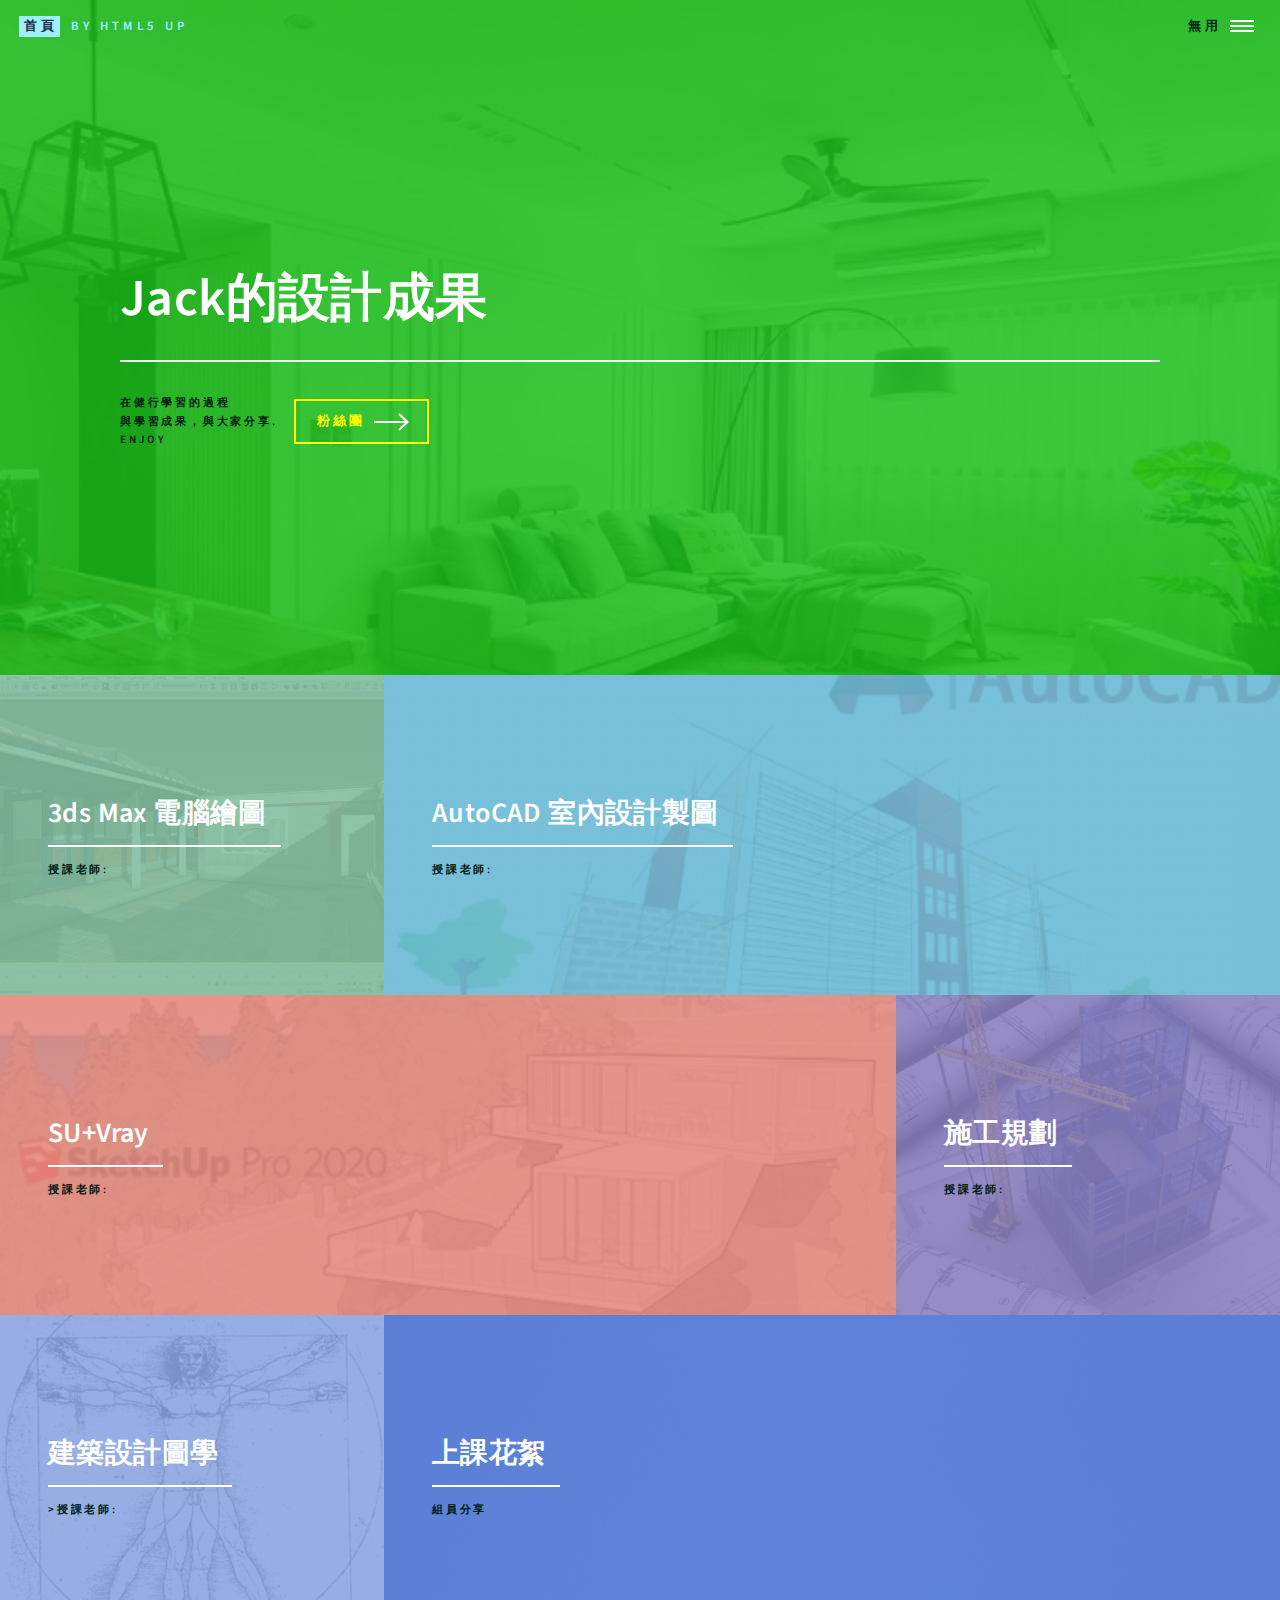
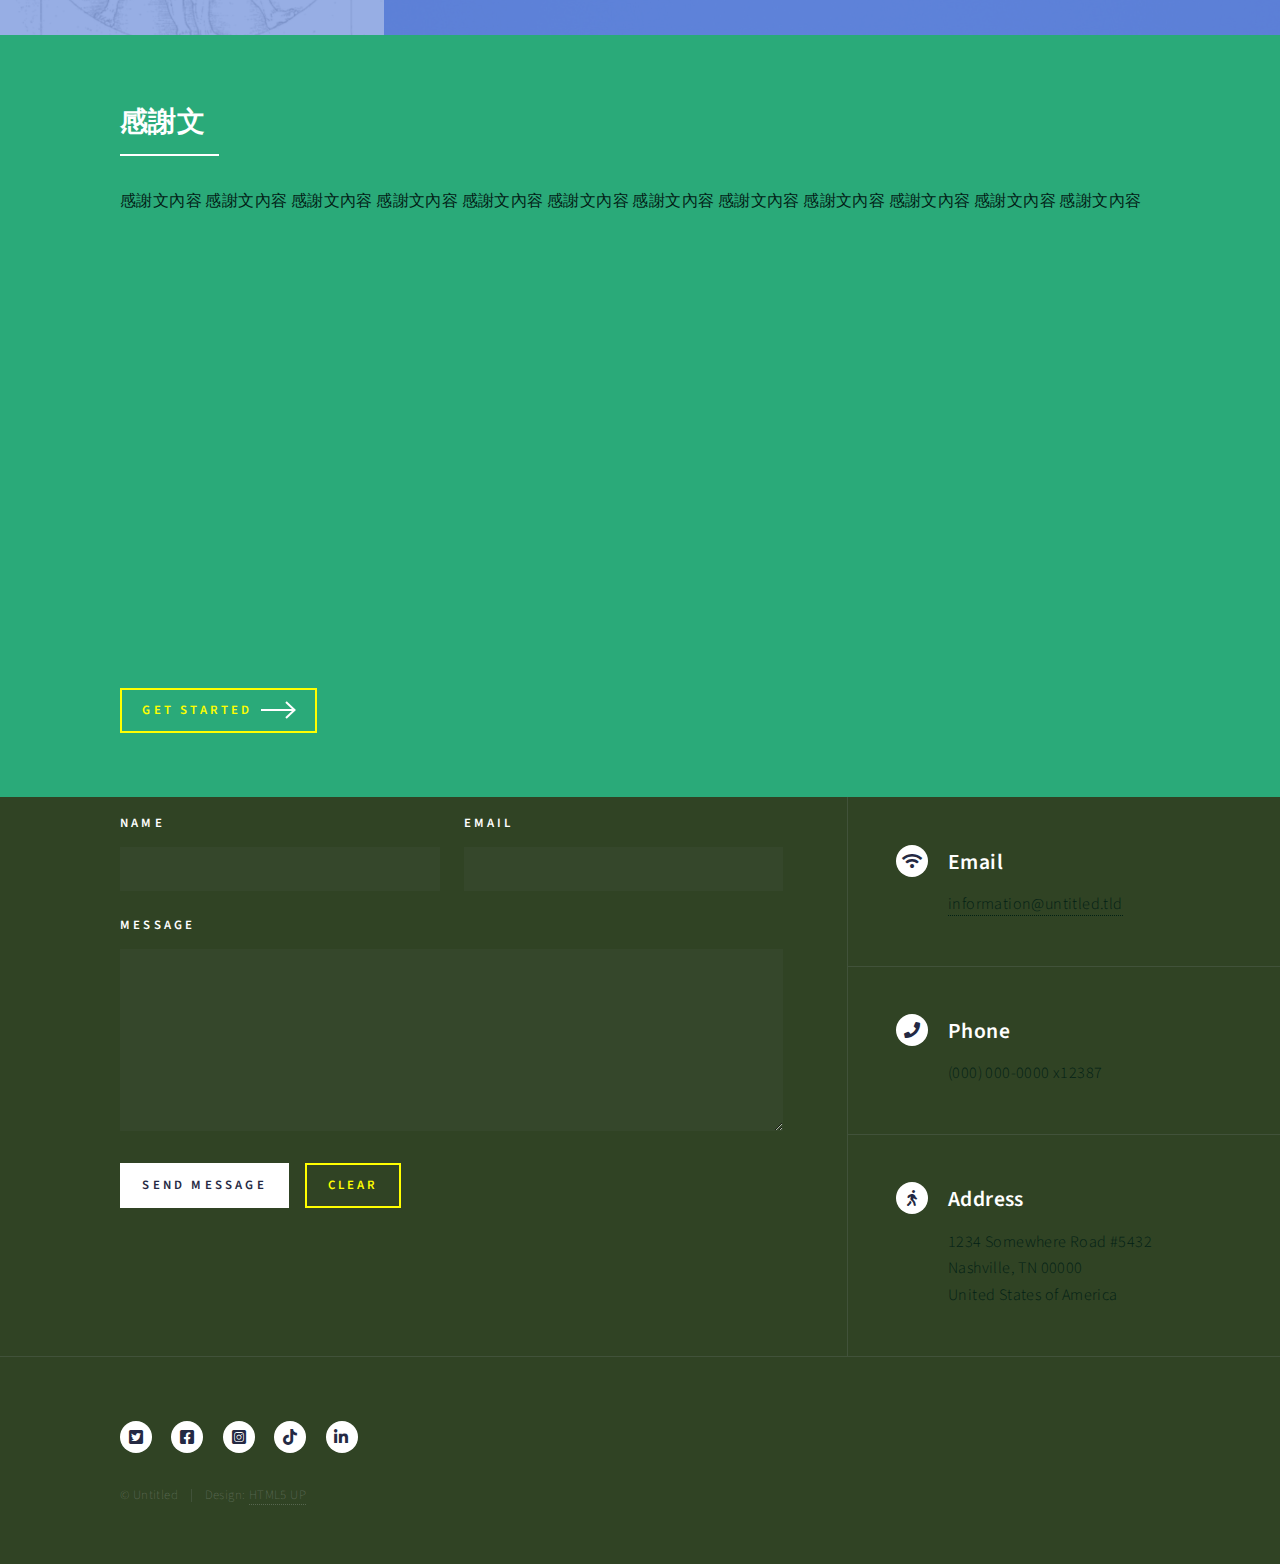
==== commit d3836fac: "修改 TOUTOBE" ====
--- a/index.html
+++ b/index.html
@@ -6,7 +6,7 @@
 -->
 <html>
 	<head>
-		<title>室內設計製圖</title>
+		<title>室內設計作品</title>
 		<link rel="icon" type="image/jpg" href="images/favicon.jpg"> 
 		<meta charset="utf-8" />
 		<meta name="viewport" content="width=device-width, initial-scale=1, user-scalable=no" />
@@ -127,8 +127,7 @@
 									<p>感謝文內容 感謝文內容 感謝文內容 感謝文內容 感謝文內容 感謝文內容 感謝文內容 感謝文內容 感謝文內容 感謝文內容 感謝文內容 感謝文內容</p>
 
 									<div class="myyoutobe">
-									<iframe class="myvideo" height="487" src="https://www.youtube.com/embed/HVe_-DELUoc" title="藝術很有事 第33集之1：田中央的建築詩" frameborder="0" allow="accelerometer; autoplay; clipboard-write; encrypted-media; gyroscope; picture-in-picture; web-share" allowfullscreen></iframe>
-
+									<iframe width="865" height="433" src="https://www.youtube.com/embed/FMrNSp3tx0o" title="《感恩的心 Grateful Heart 》歐陽菲菲 大提琴版本  Cello cover 『cover by YoYo Cello』【經典歌曲系列】 阿信 片頭曲" frameborder="0" allow="accelerometer; autoplay; clipboard-write; encrypted-media; gyroscope; picture-in-picture; web-share" allowfullscreen></iframe>
 									<ul class="actions">
 										<li><a href="landing.html" class="button next">Get Started</a></li>
 									</ul>
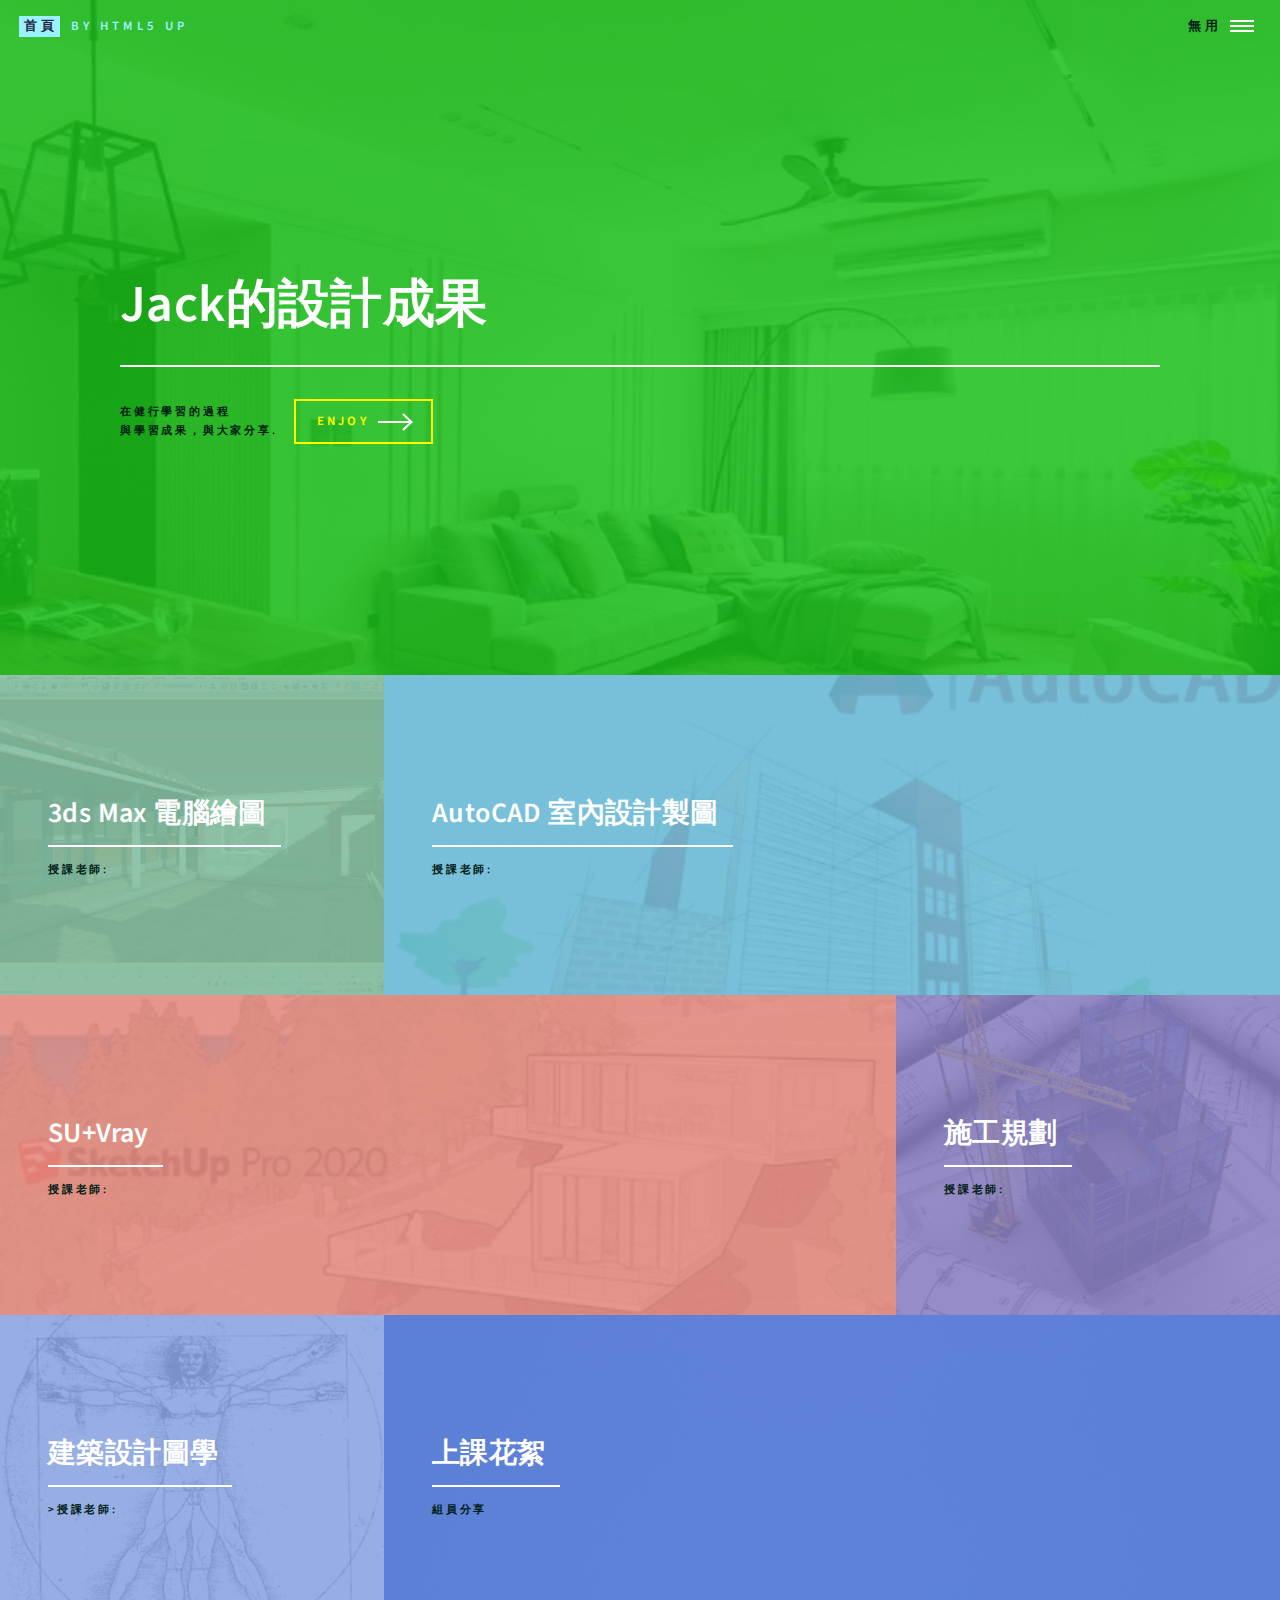
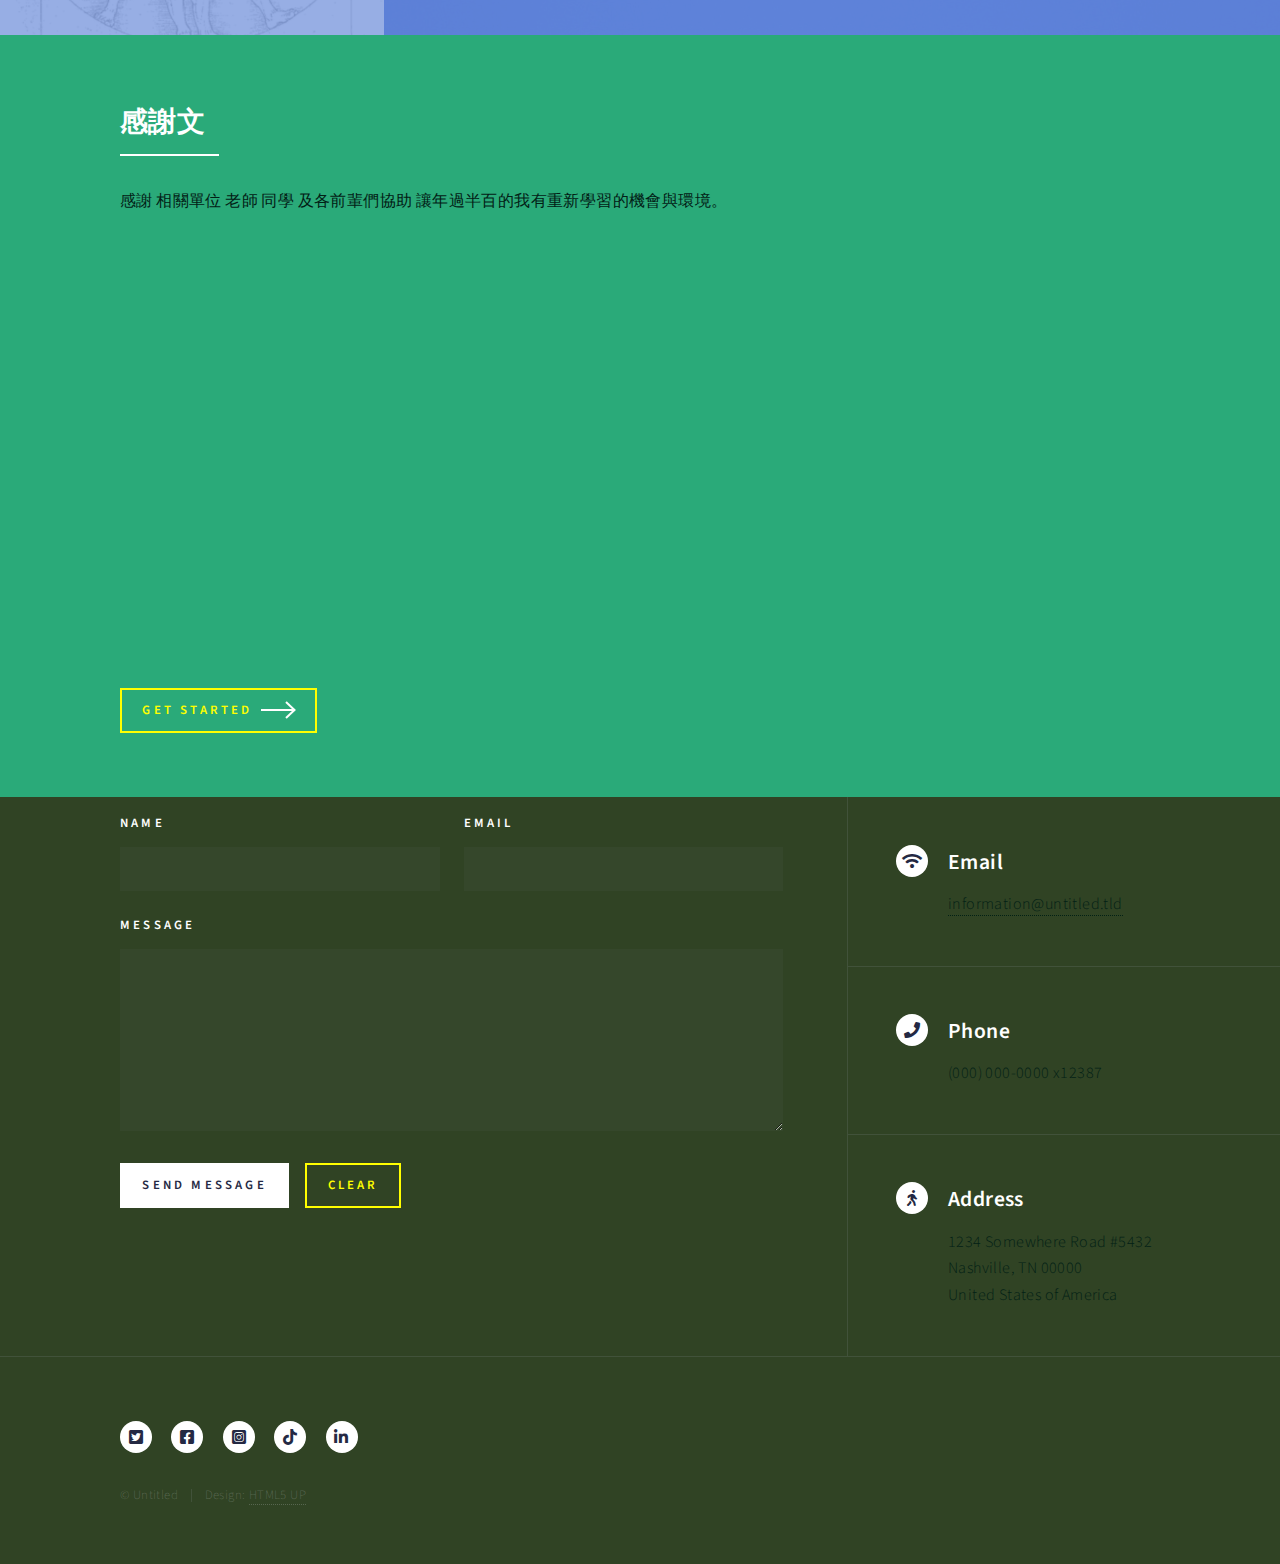
==== commit 78442862: "編修" ====
--- a/index.html
+++ b/index.html
@@ -48,10 +48,9 @@
 							</header>
 							<div class="content">
 								<p>在健行學習的過程<br />
-								與學習成果，與大家分享.<br />
-								Enjoy </P>
+								與學習成果，與大家分享.<br /></P>
 								<ul class="actions">
-									<li><a href="#one" class="button next scrolly">粉絲團</a></li>
+									<li><a href="#one" class="button next scrolly">Enjoy</a></li>
 								</ul>
 							</div>
 						</div>
@@ -124,7 +123,7 @@
 									<header class="major">
 										<h2>感謝文</h2>
 									</header>
-									<p>感謝文內容 感謝文內容 感謝文內容 感謝文內容 感謝文內容 感謝文內容 感謝文內容 感謝文內容 感謝文內容 感謝文內容 感謝文內容 感謝文內容</p>
+									<p>感謝 相關單位 老師 同學 及各前輩們協助 讓年過半百的我有重新學習的機會與環境。</p>
 
 									<div class="myyoutobe">
 									<iframe width="865" height="433" src="https://www.youtube.com/embed/FMrNSp3tx0o" title="《感恩的心 Grateful Heart 》歐陽菲菲 大提琴版本  Cello cover 『cover by YoYo Cello』【經典歌曲系列】 阿信 片頭曲" frameborder="0" allow="accelerometer; autoplay; clipboard-write; encrypted-media; gyroscope; picture-in-picture; web-share" allowfullscreen></iframe>
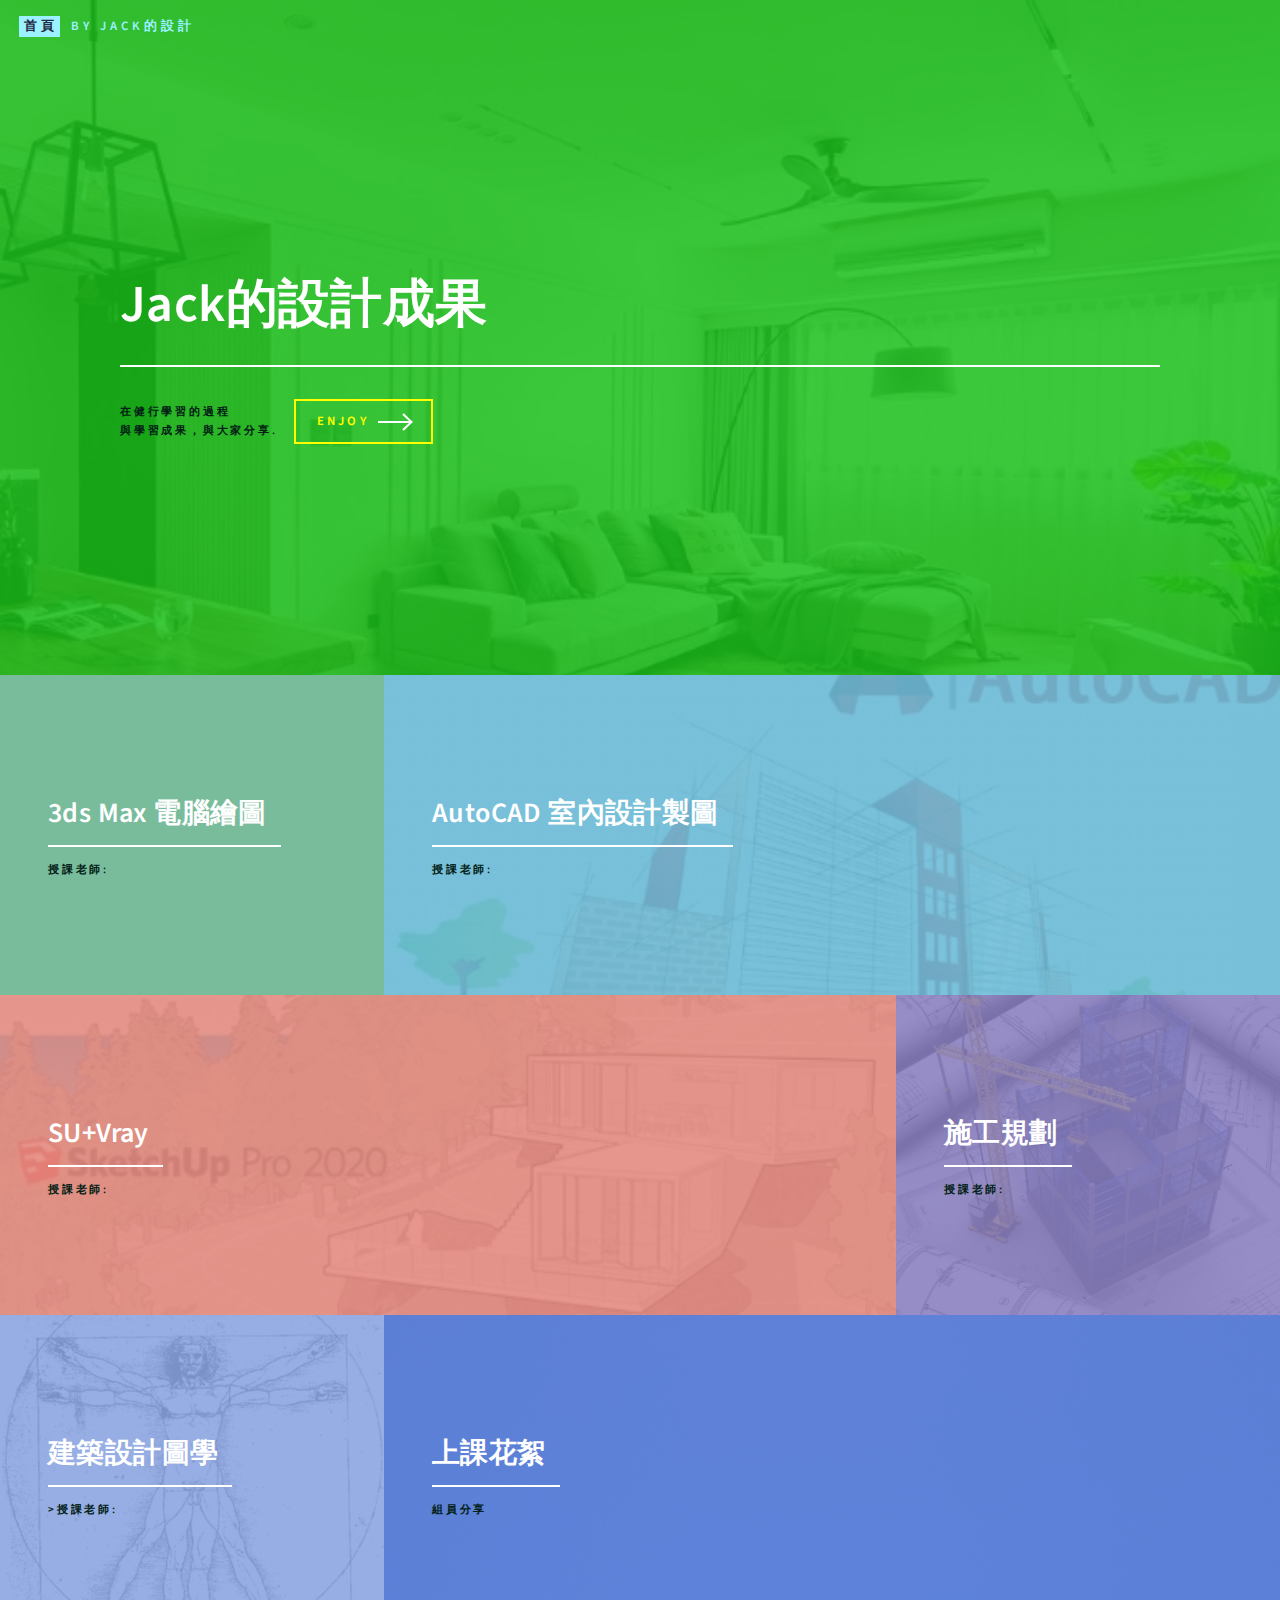
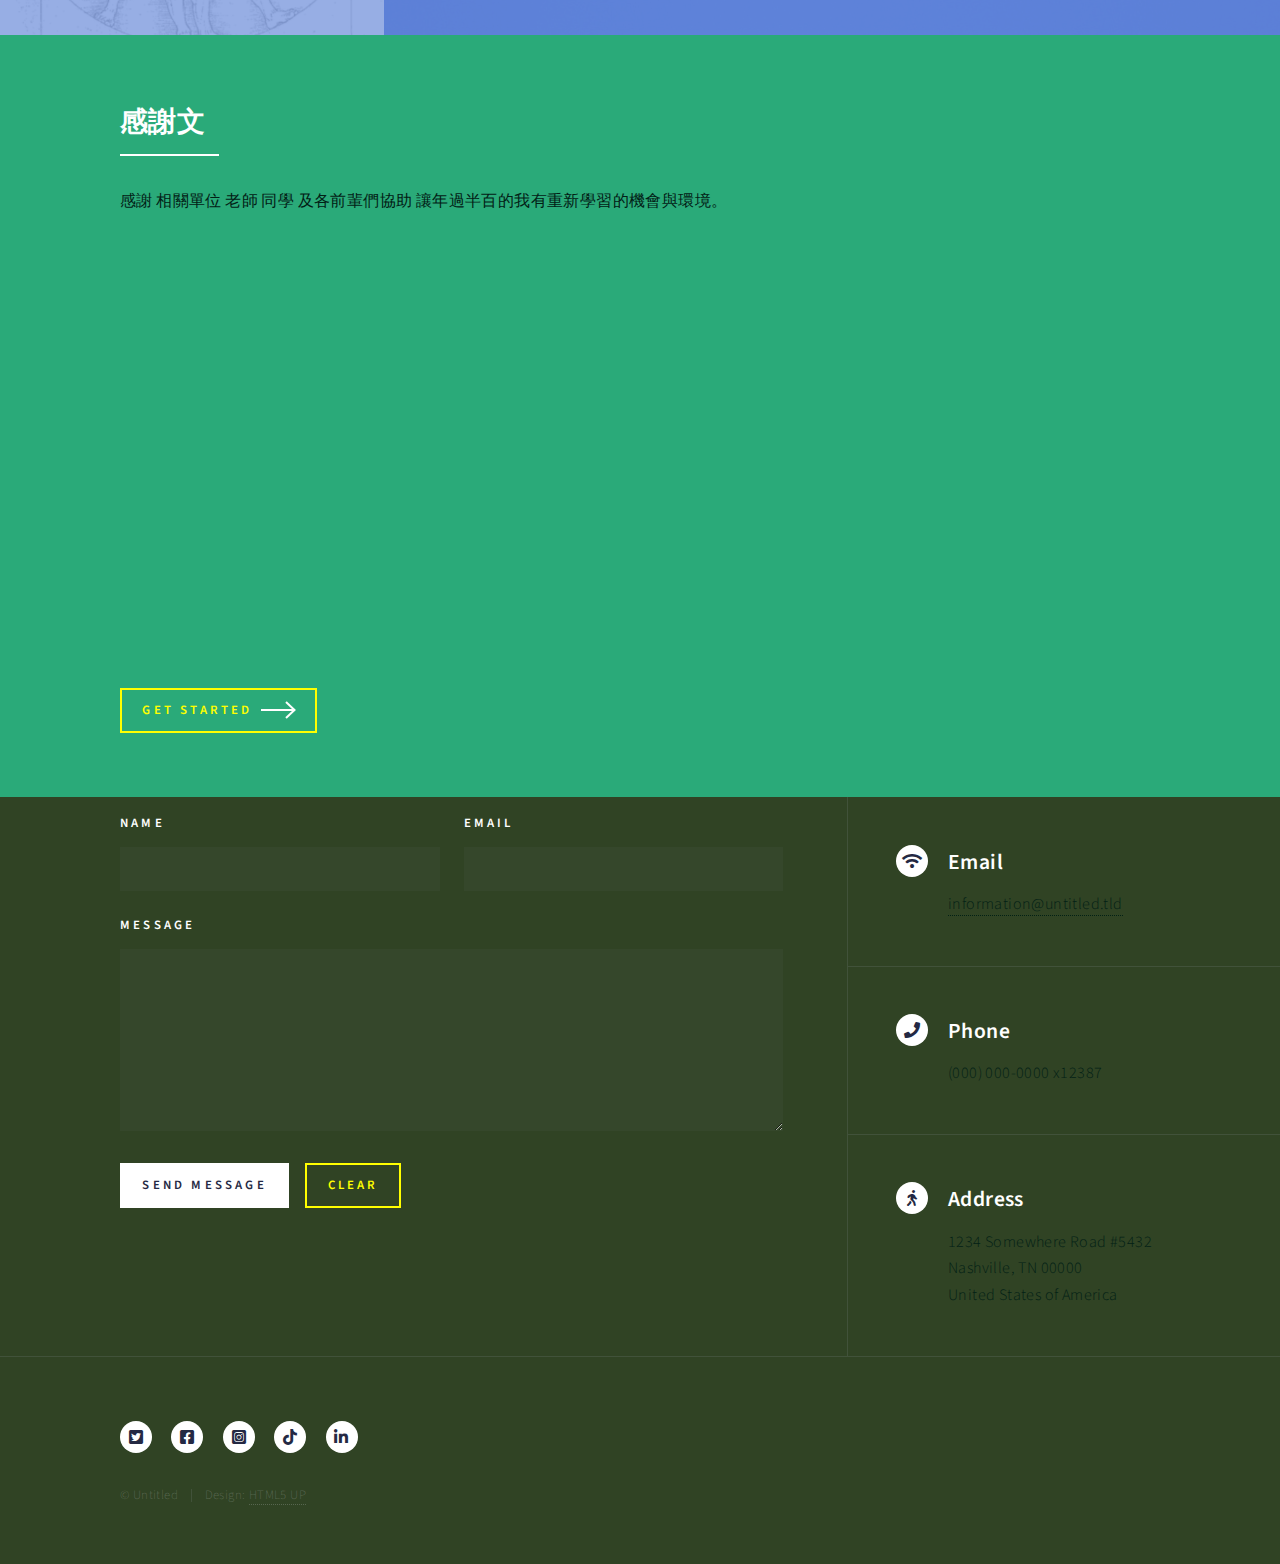
==== commit c62b85bc: "在更新" ====
--- a/index.html
+++ b/index.html
@@ -20,9 +20,9 @@
 
 				<!-- Header -->
 					<header id="header" class="alt">
-						<a href="index.html" class="logo"><strong>首頁</strong> <span>by HTML5 UP</span></a>
+						<a href="index.html" class="logo"><strong>首頁</strong> <span>by Jack的設計</span></a>
 						<nav>
-							<a href="#menu">無用</a>
+							<!-- <a href="#menu">無用</a> -->
 						</nav>
 					</header>
 
@@ -63,7 +63,7 @@
 							<section id="one" class="tiles">
 								<article>
 									<span class="image">
-										<img src="images/3dsMax_2.jpg" alt="" />
+										<img src="images/3dsMax_1.jpg" alt="" />
 									</span>
 									<header class="major">
 										<h3><a href="1 3Dmax.html" class="link">3ds Max 電腦繪圖</a></h3>
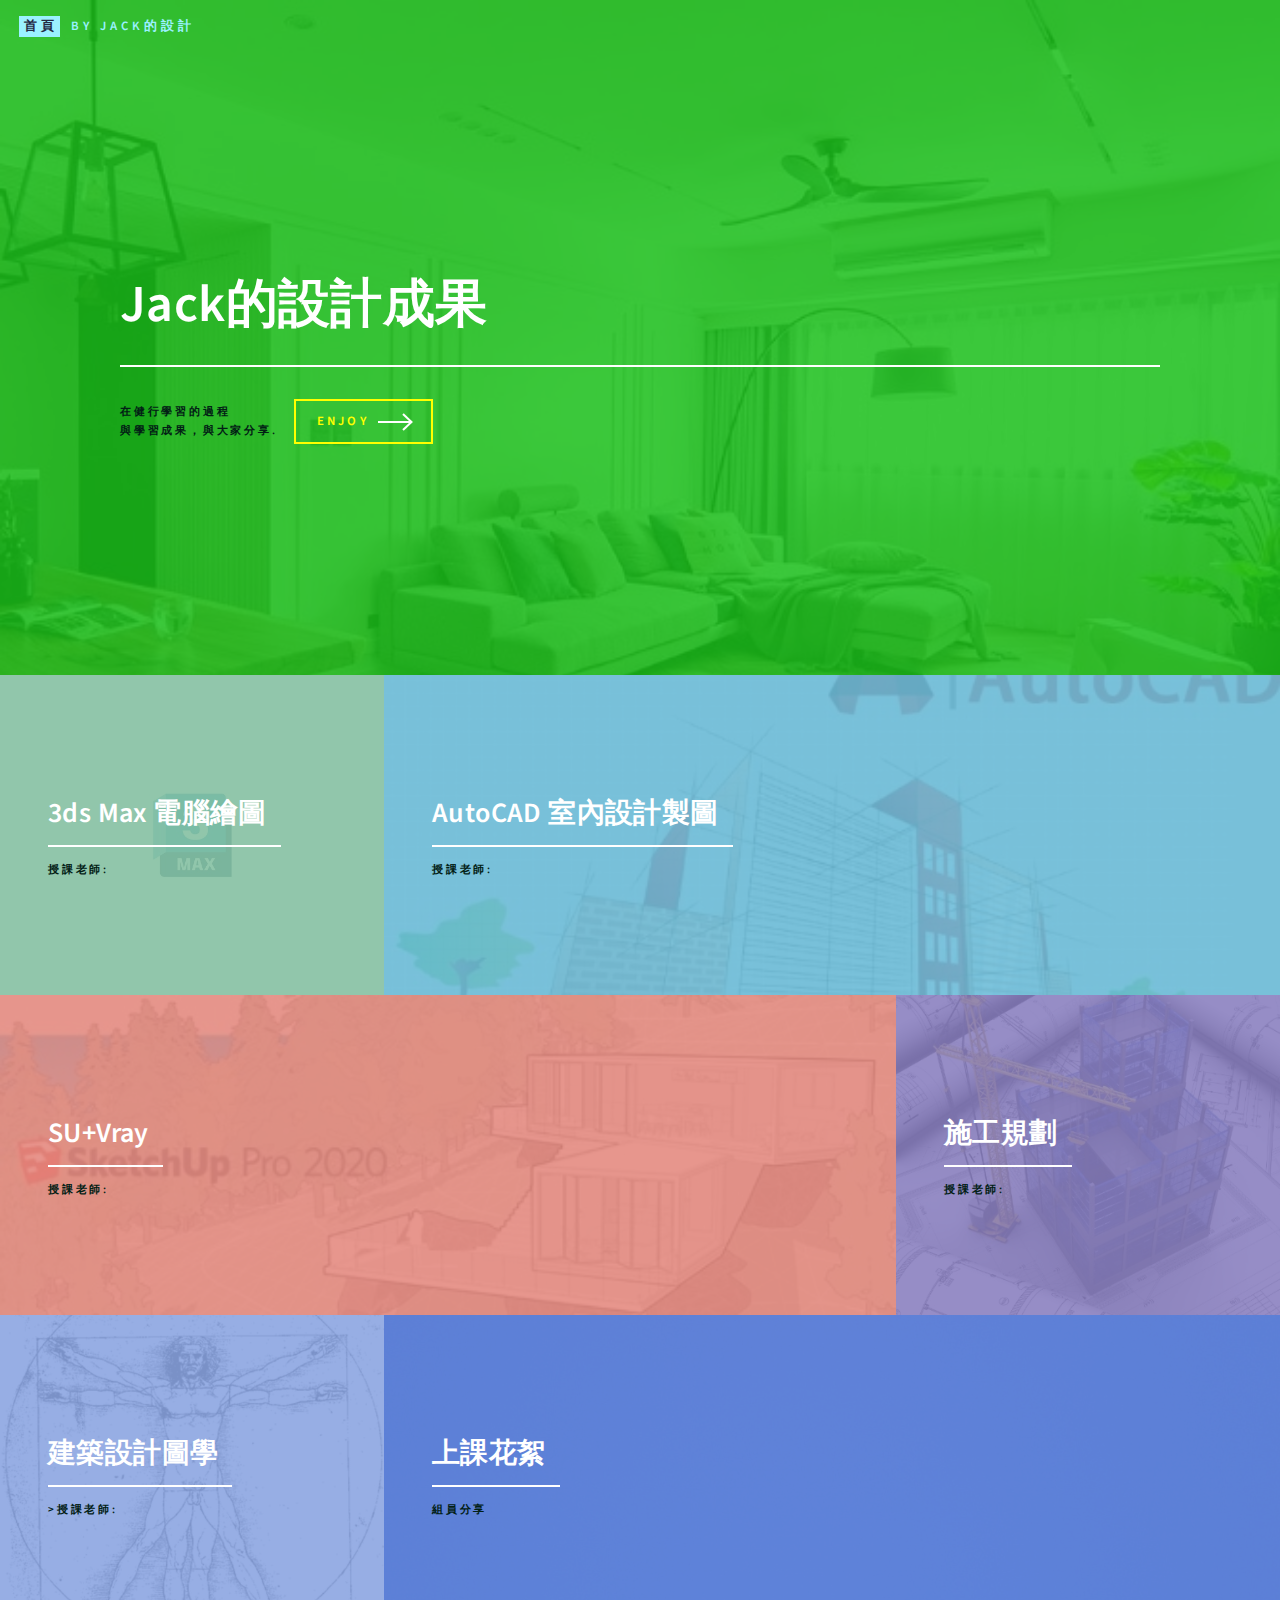
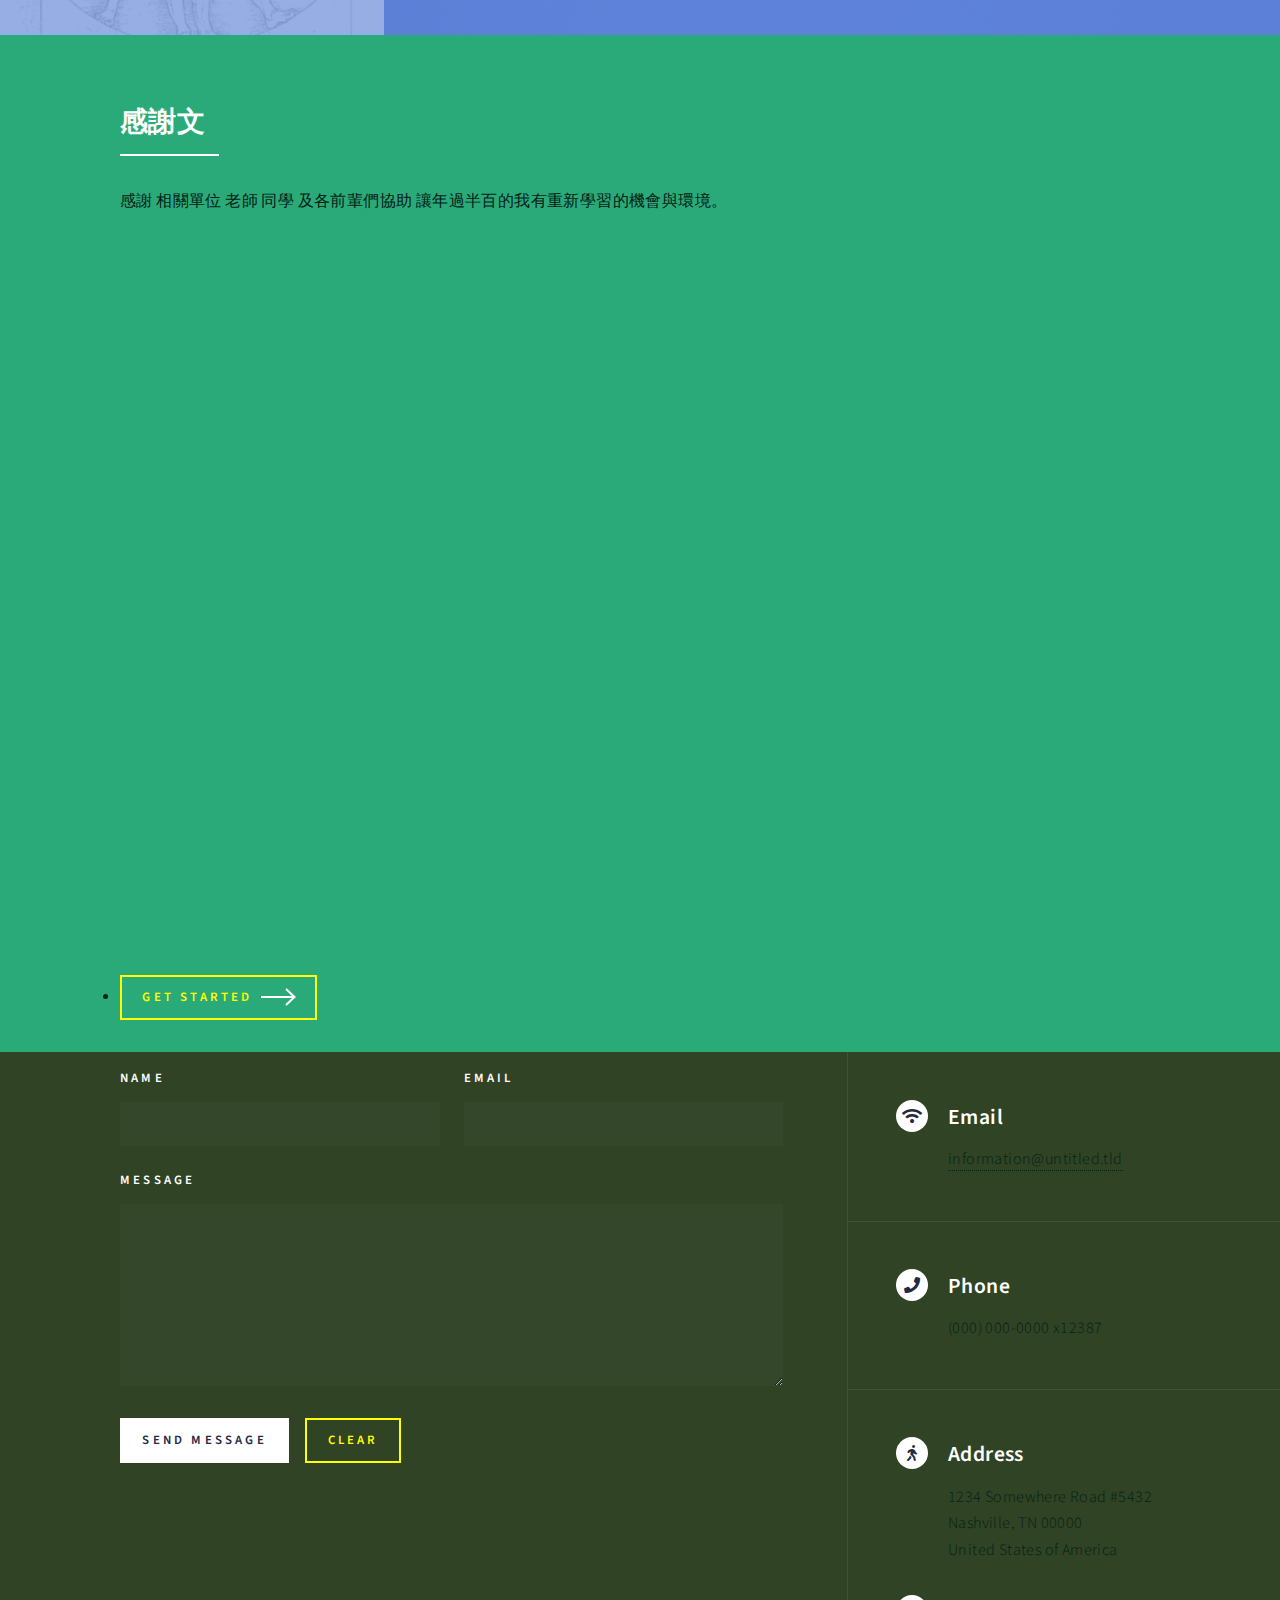
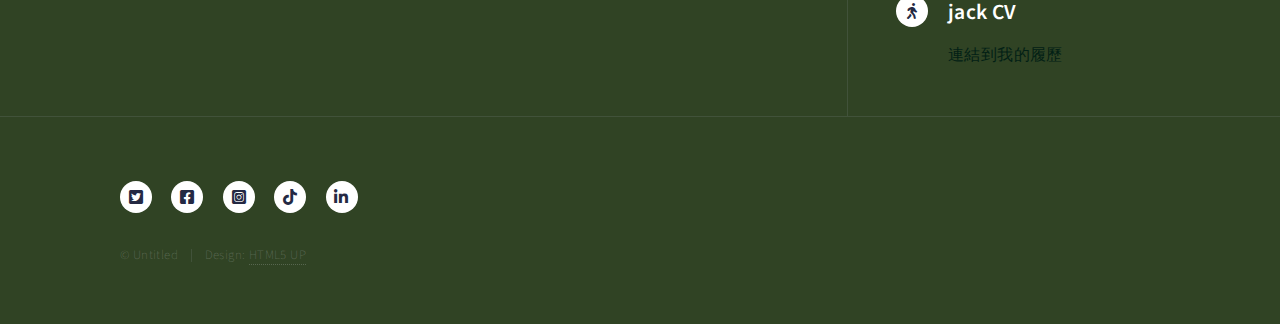
==== commit a38bb1b1: "再來" ====
--- a/index.html
+++ b/index.html
@@ -126,8 +126,9 @@
 									<p>感謝 相關單位 老師 同學 及各前輩們協助 讓年過半百的我有重新學習的機會與環境。</p>
 
 									<div class="myyoutobe">
-									<iframe width="865" height="433" src="https://www.youtube.com/embed/FMrNSp3tx0o" title="《感恩的心 Grateful Heart 》歐陽菲菲 大提琴版本  Cello cover 『cover by YoYo Cello』【經典歌曲系列】 阿信 片頭曲" frameborder="0" allow="accelerometer; autoplay; clipboard-write; encrypted-media; gyroscope; picture-in-picture; web-share" allowfullscreen></iframe>
-									<ul class="actions">
+										<iframe width="1280" height="720" src="https://www.youtube.com/embed/RNE-DUCxBsU" title="感恩的心" frameborder="0" allow="accelerometer; autoplay; clipboard-write; encrypted-media; gyroscope; picture-in-picture; web-share" allowfullscreen></iframe>
+										</div>
+										
 										<li><a href="landing.html" class="button next">Get Started</a></li>
 									</ul>
 								</div>
@@ -183,6 +184,14 @@
 										Nashville, TN 00000<br />
 										United States of America</span>
 									</div>
+									<section>
+										<div class="contact-method">
+											<span class="icon solid alt fa-walking"></span>
+											<h3>jack CV</h3>
+											<span>連結到我的履歷<br />
+											</span>
+										</div>
+									</section>
 								</section>
 							</section>
 						</div>
